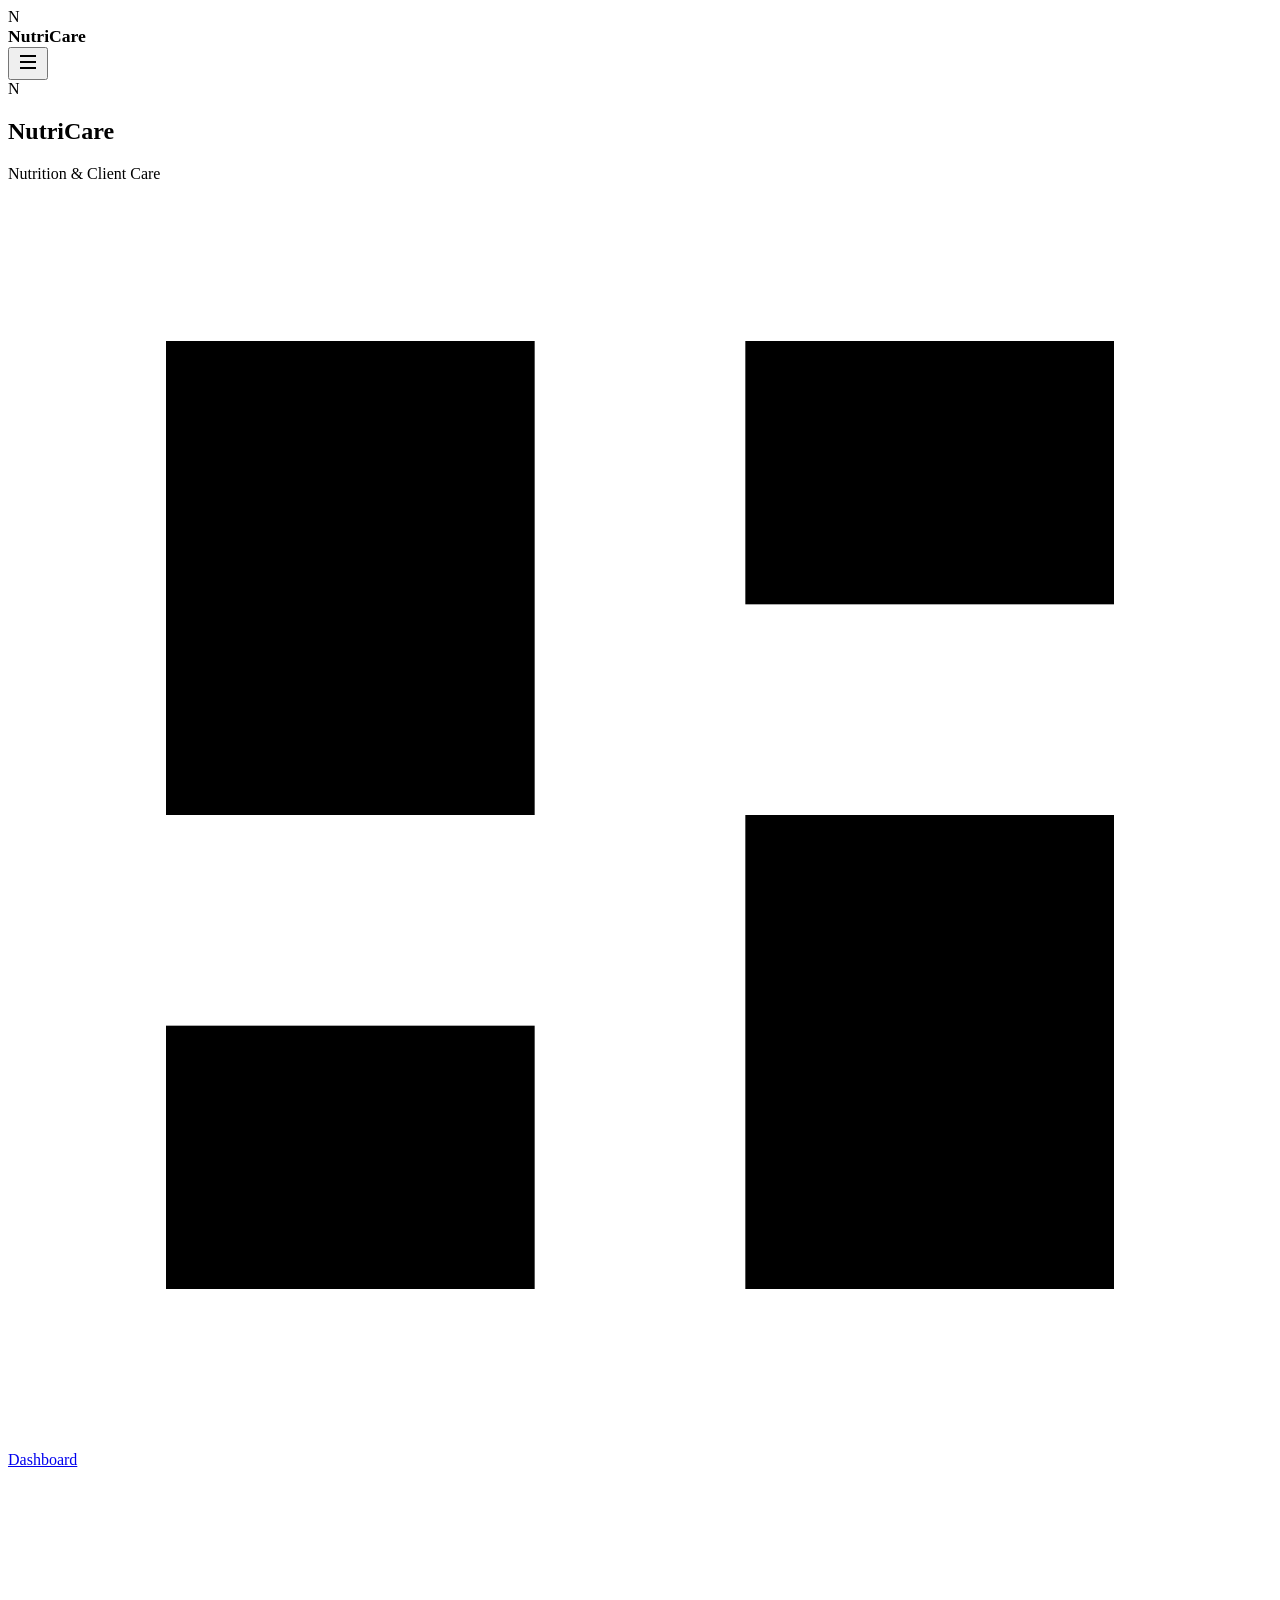
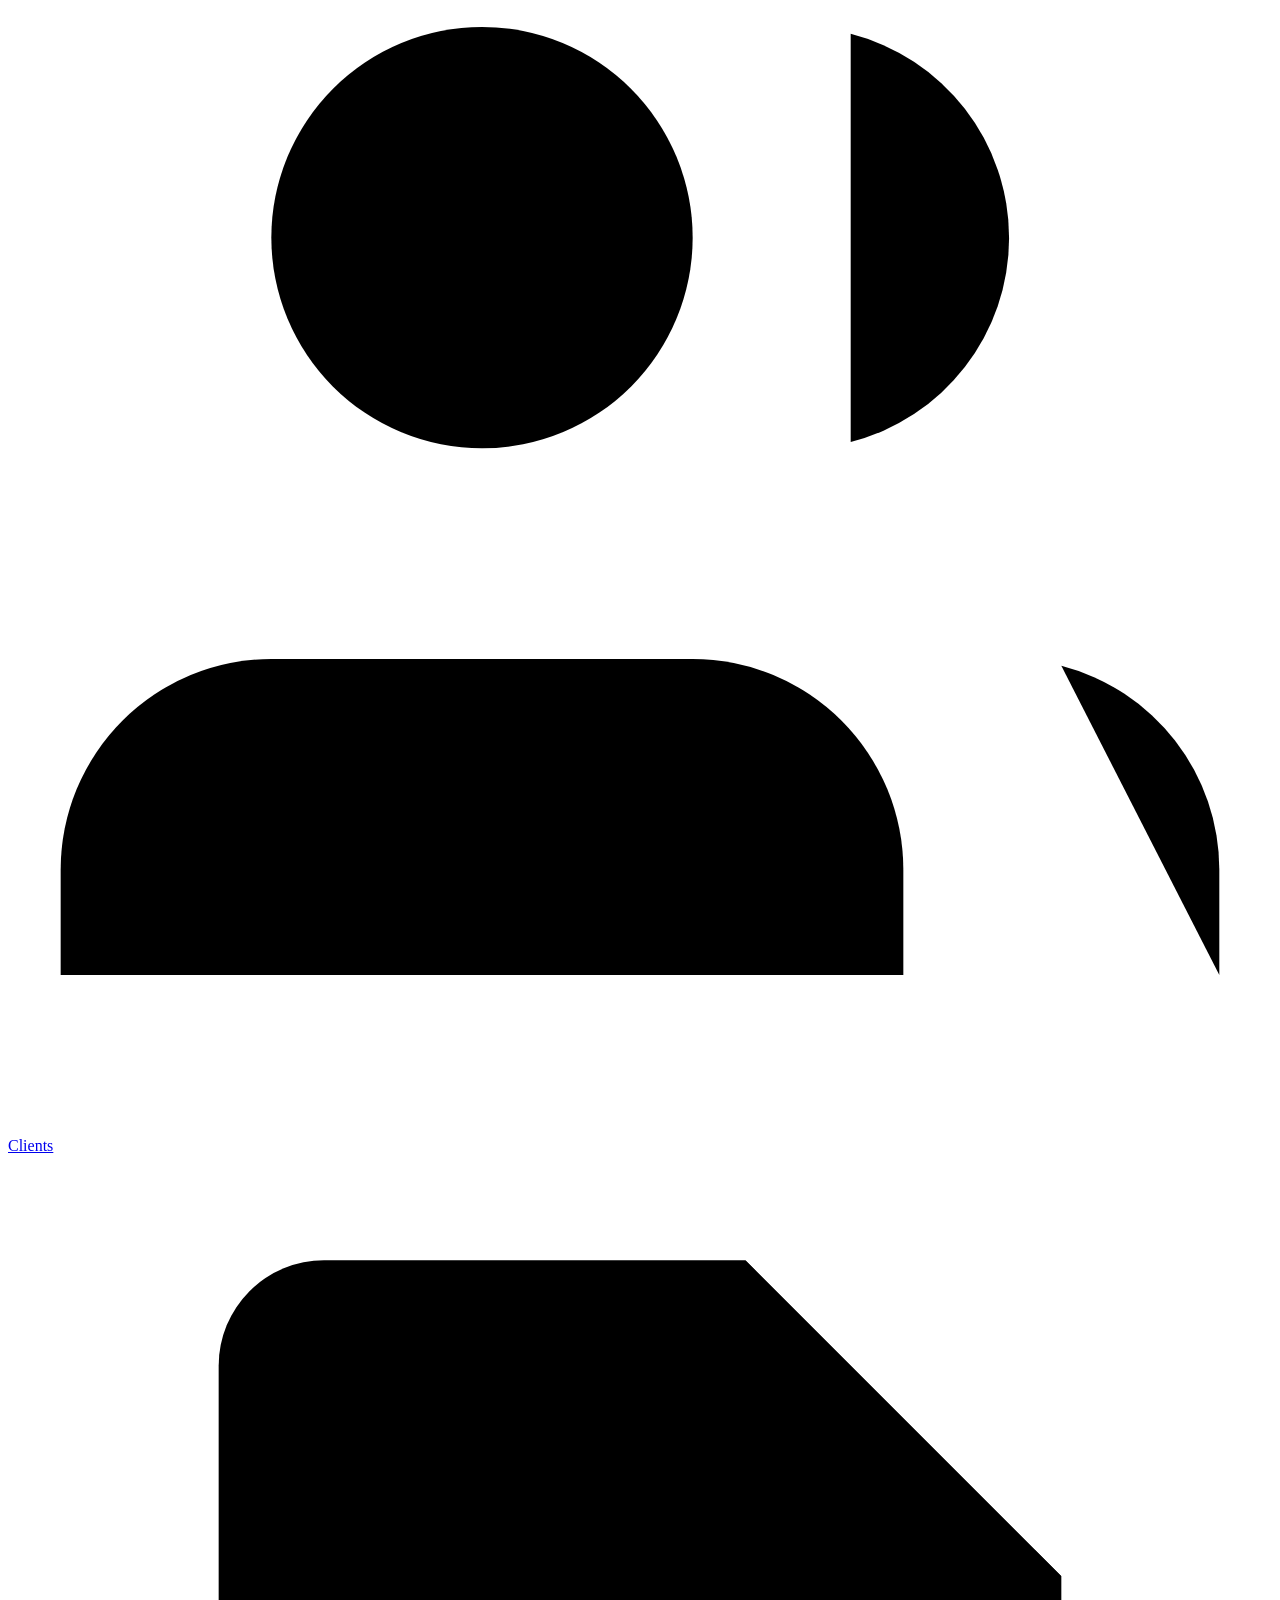
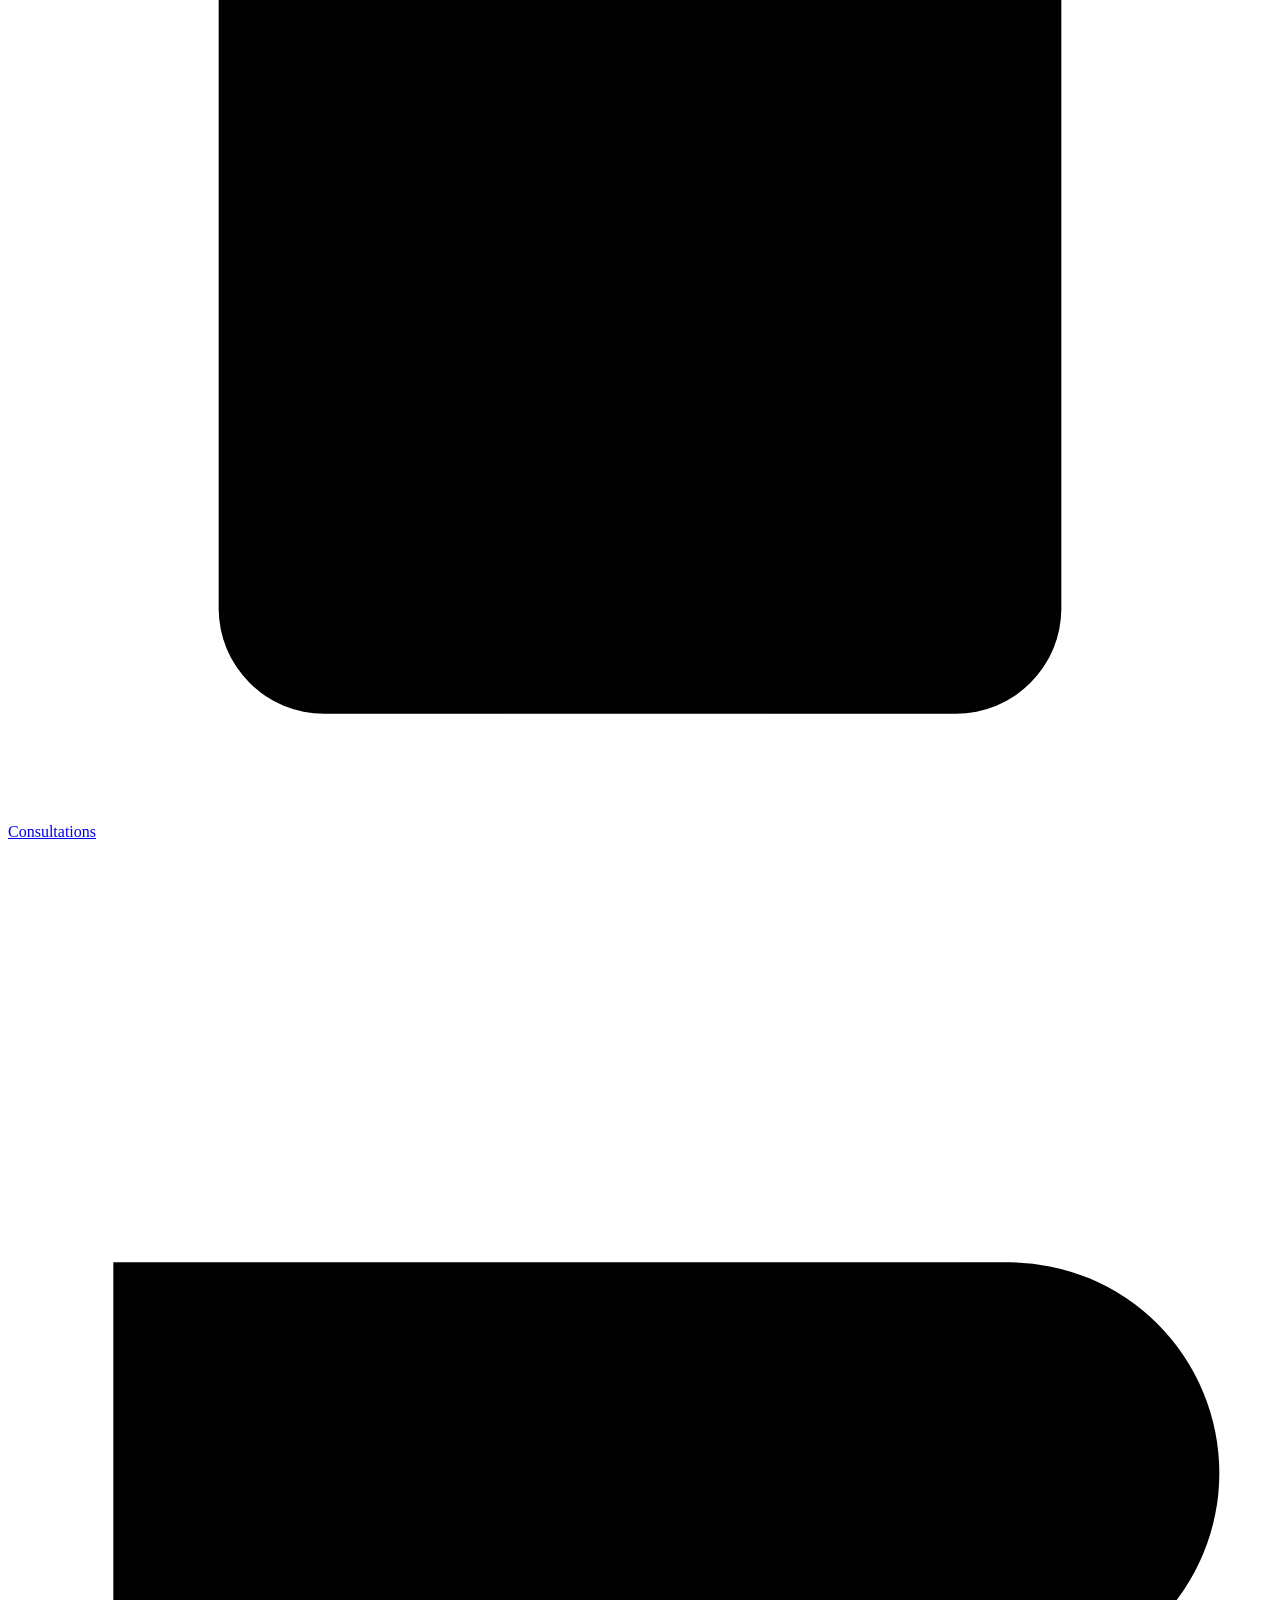
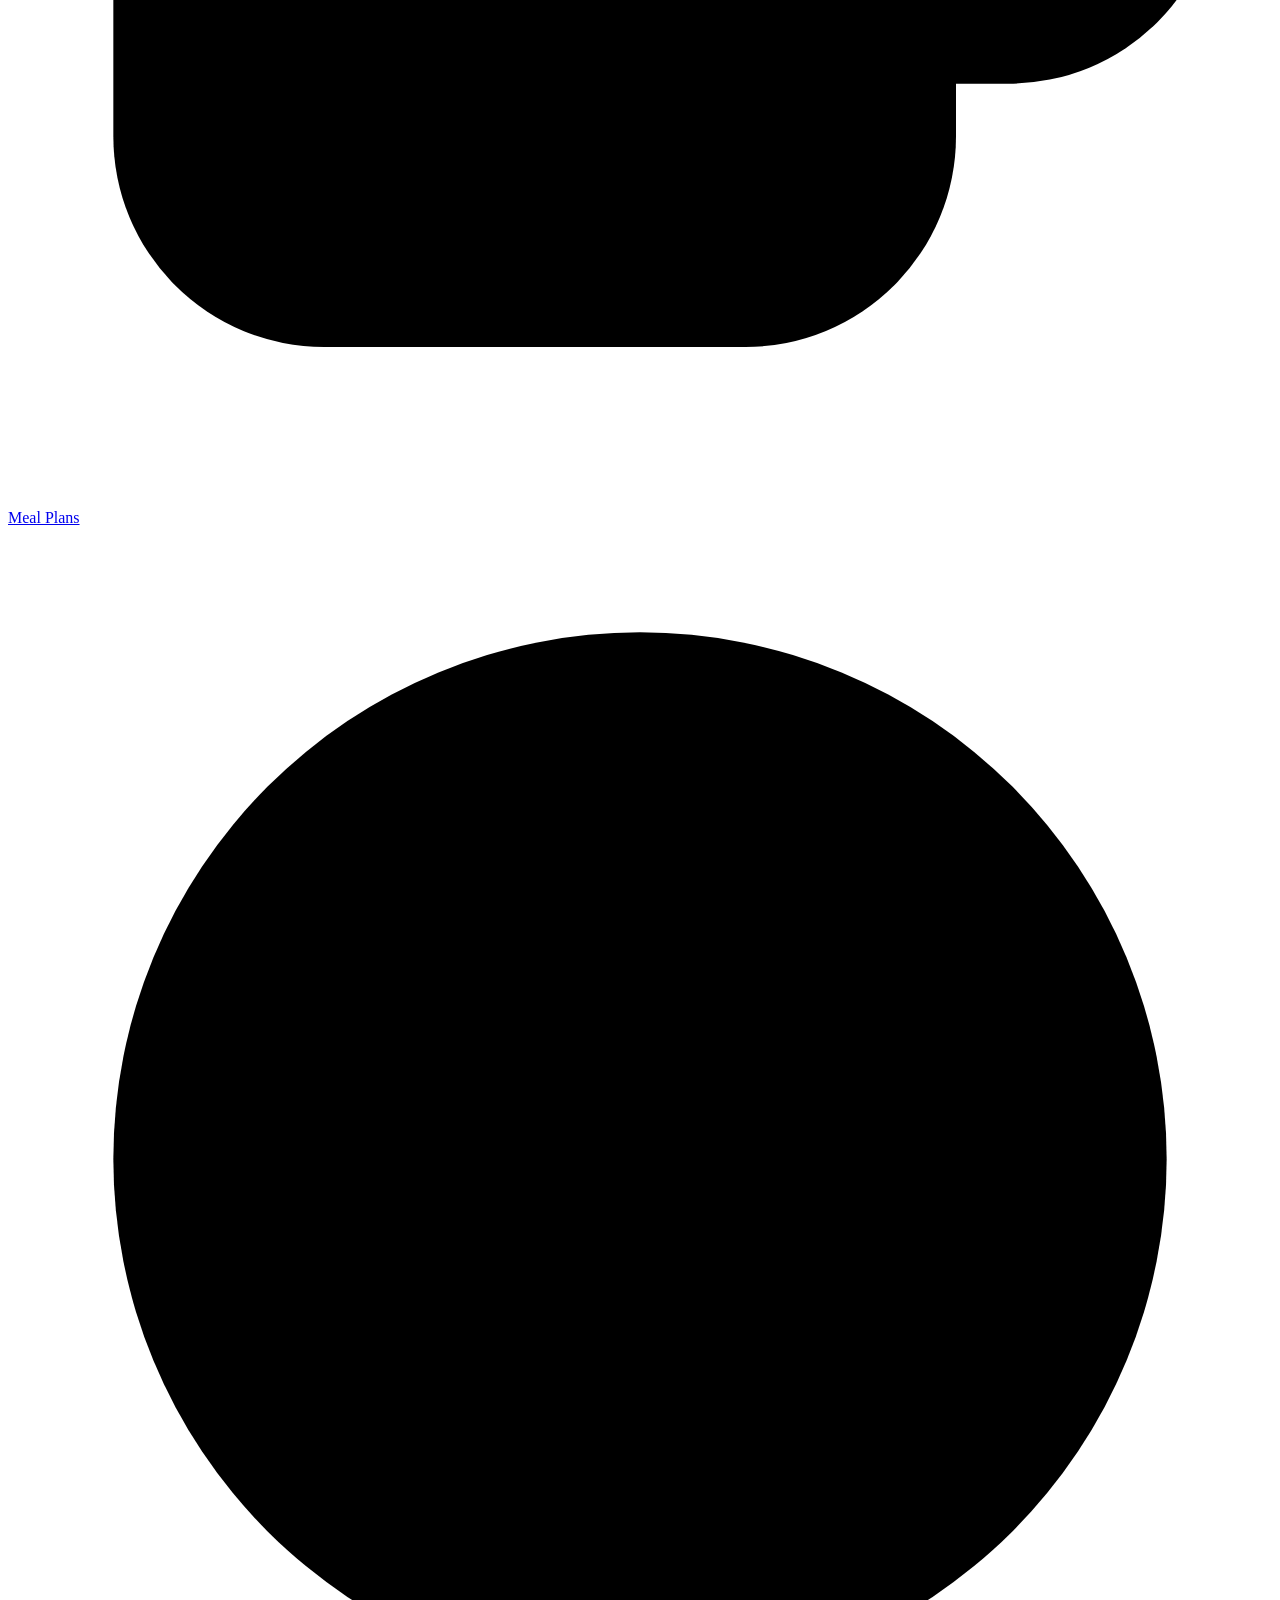
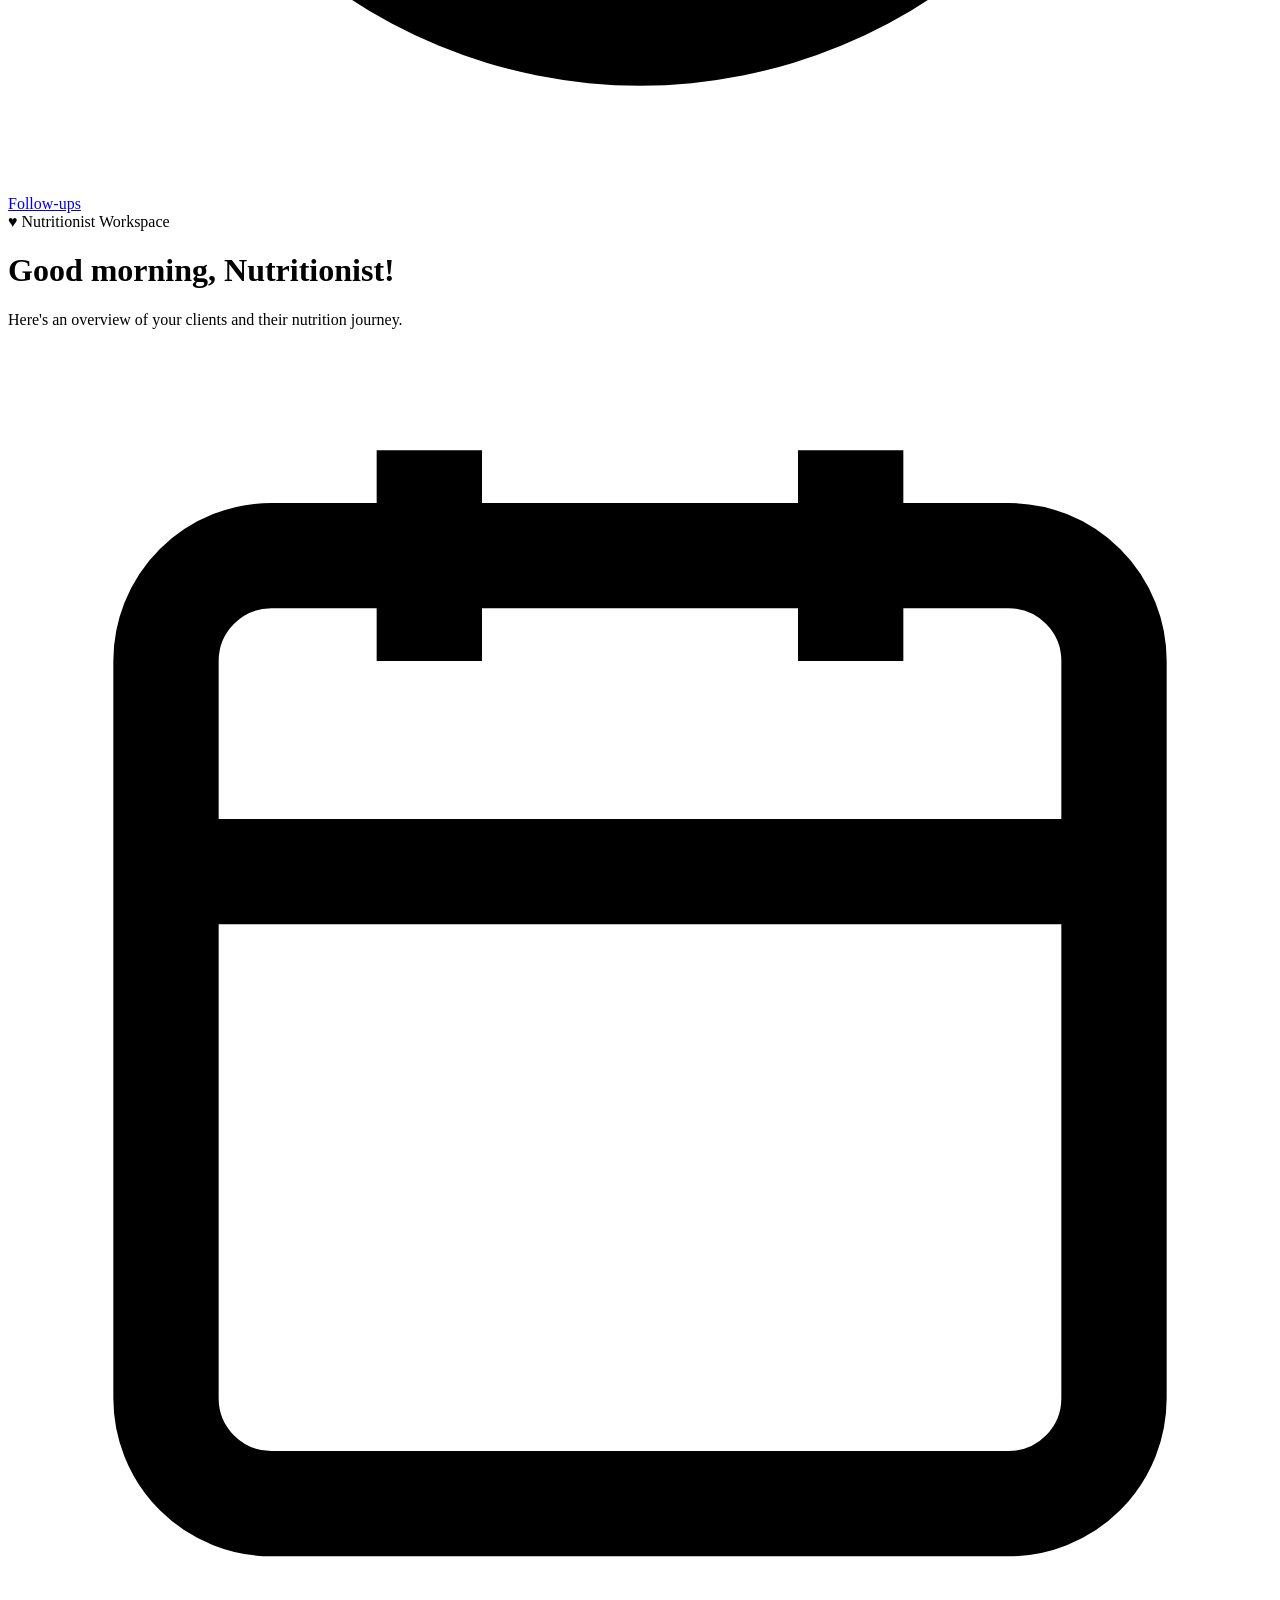
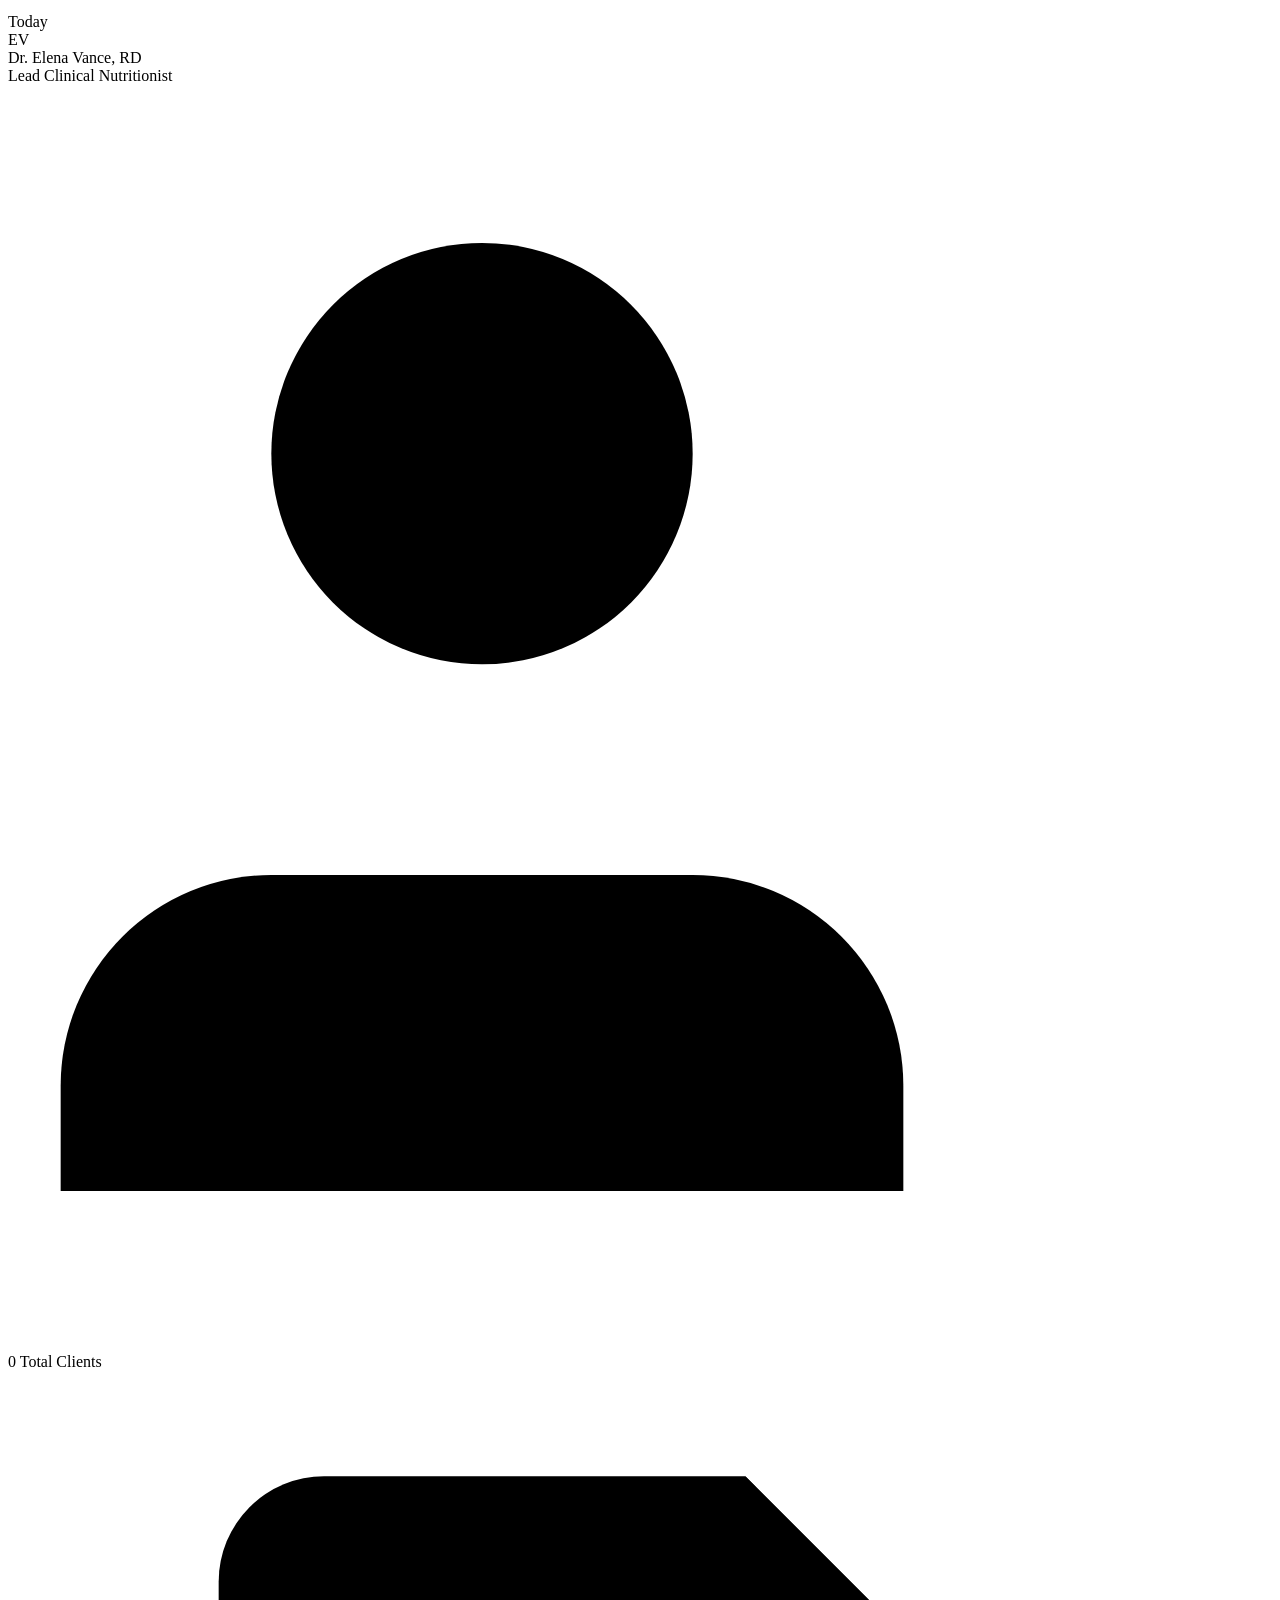
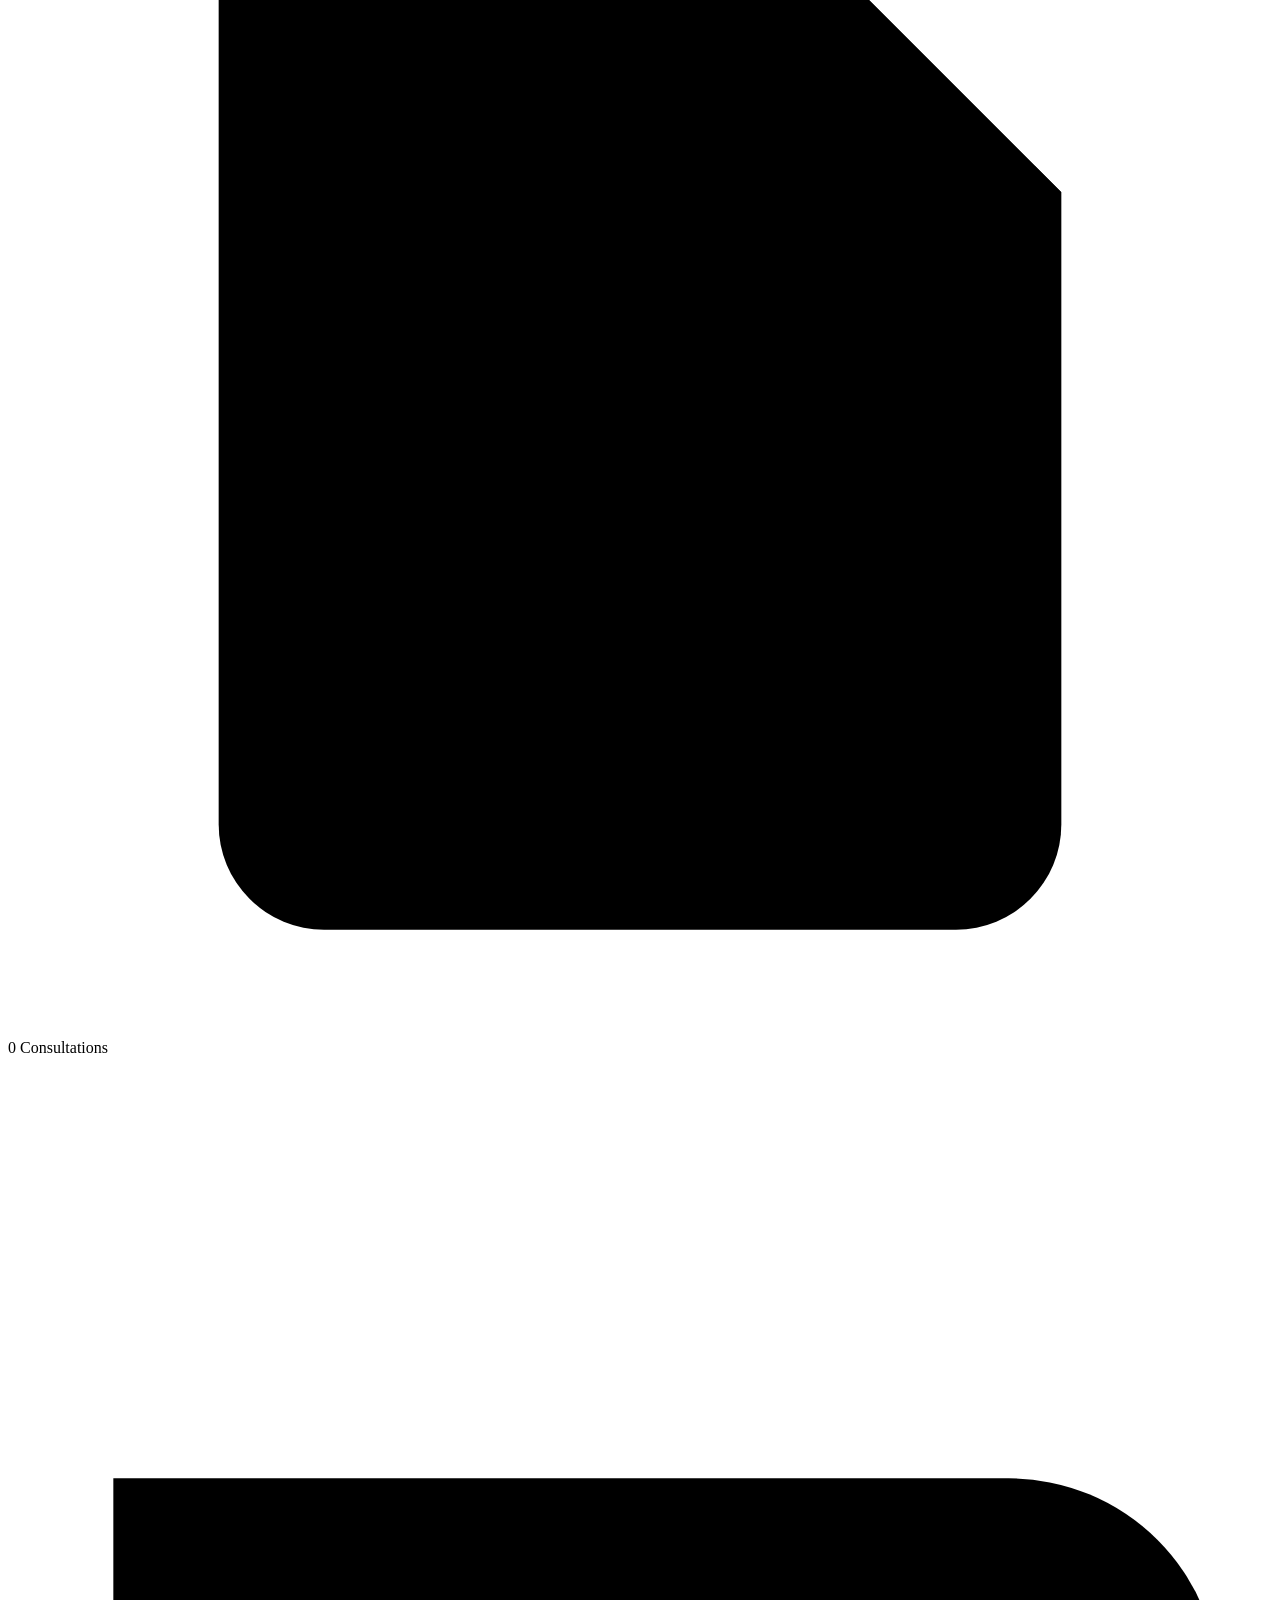
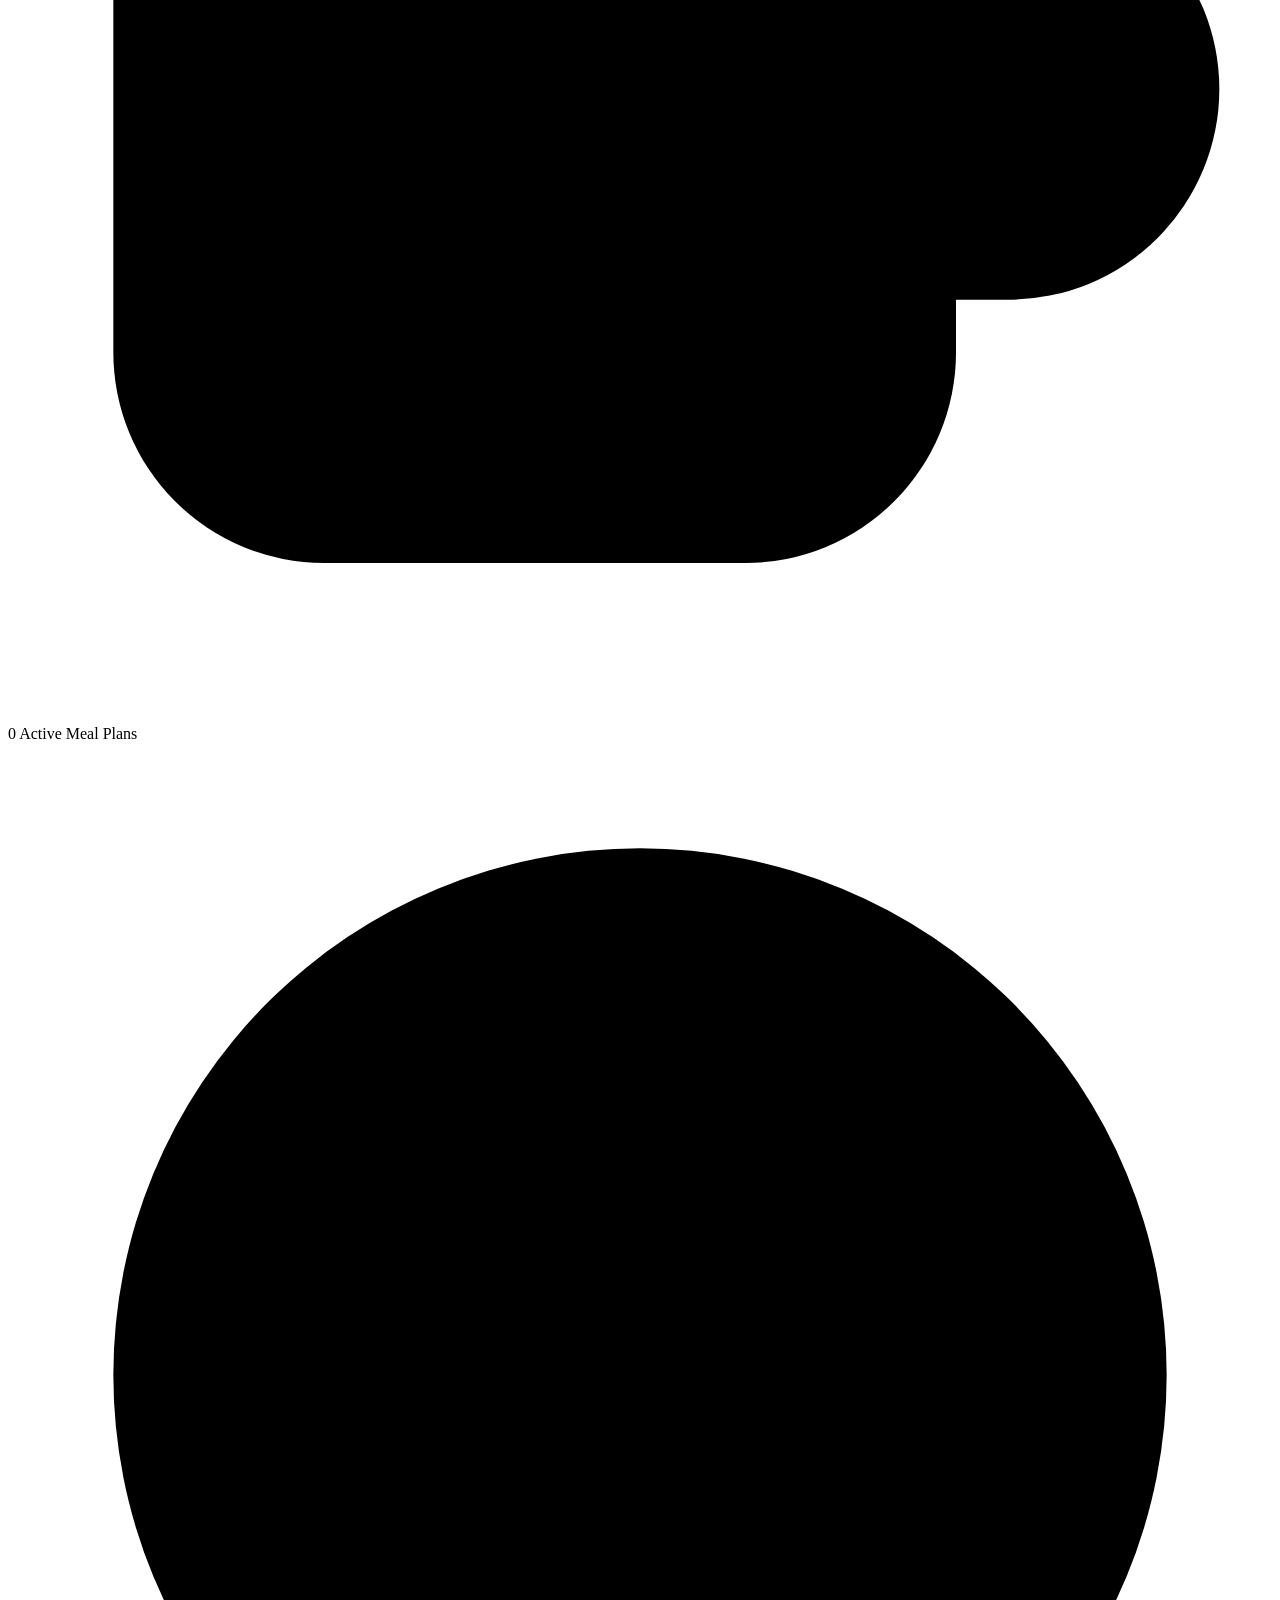
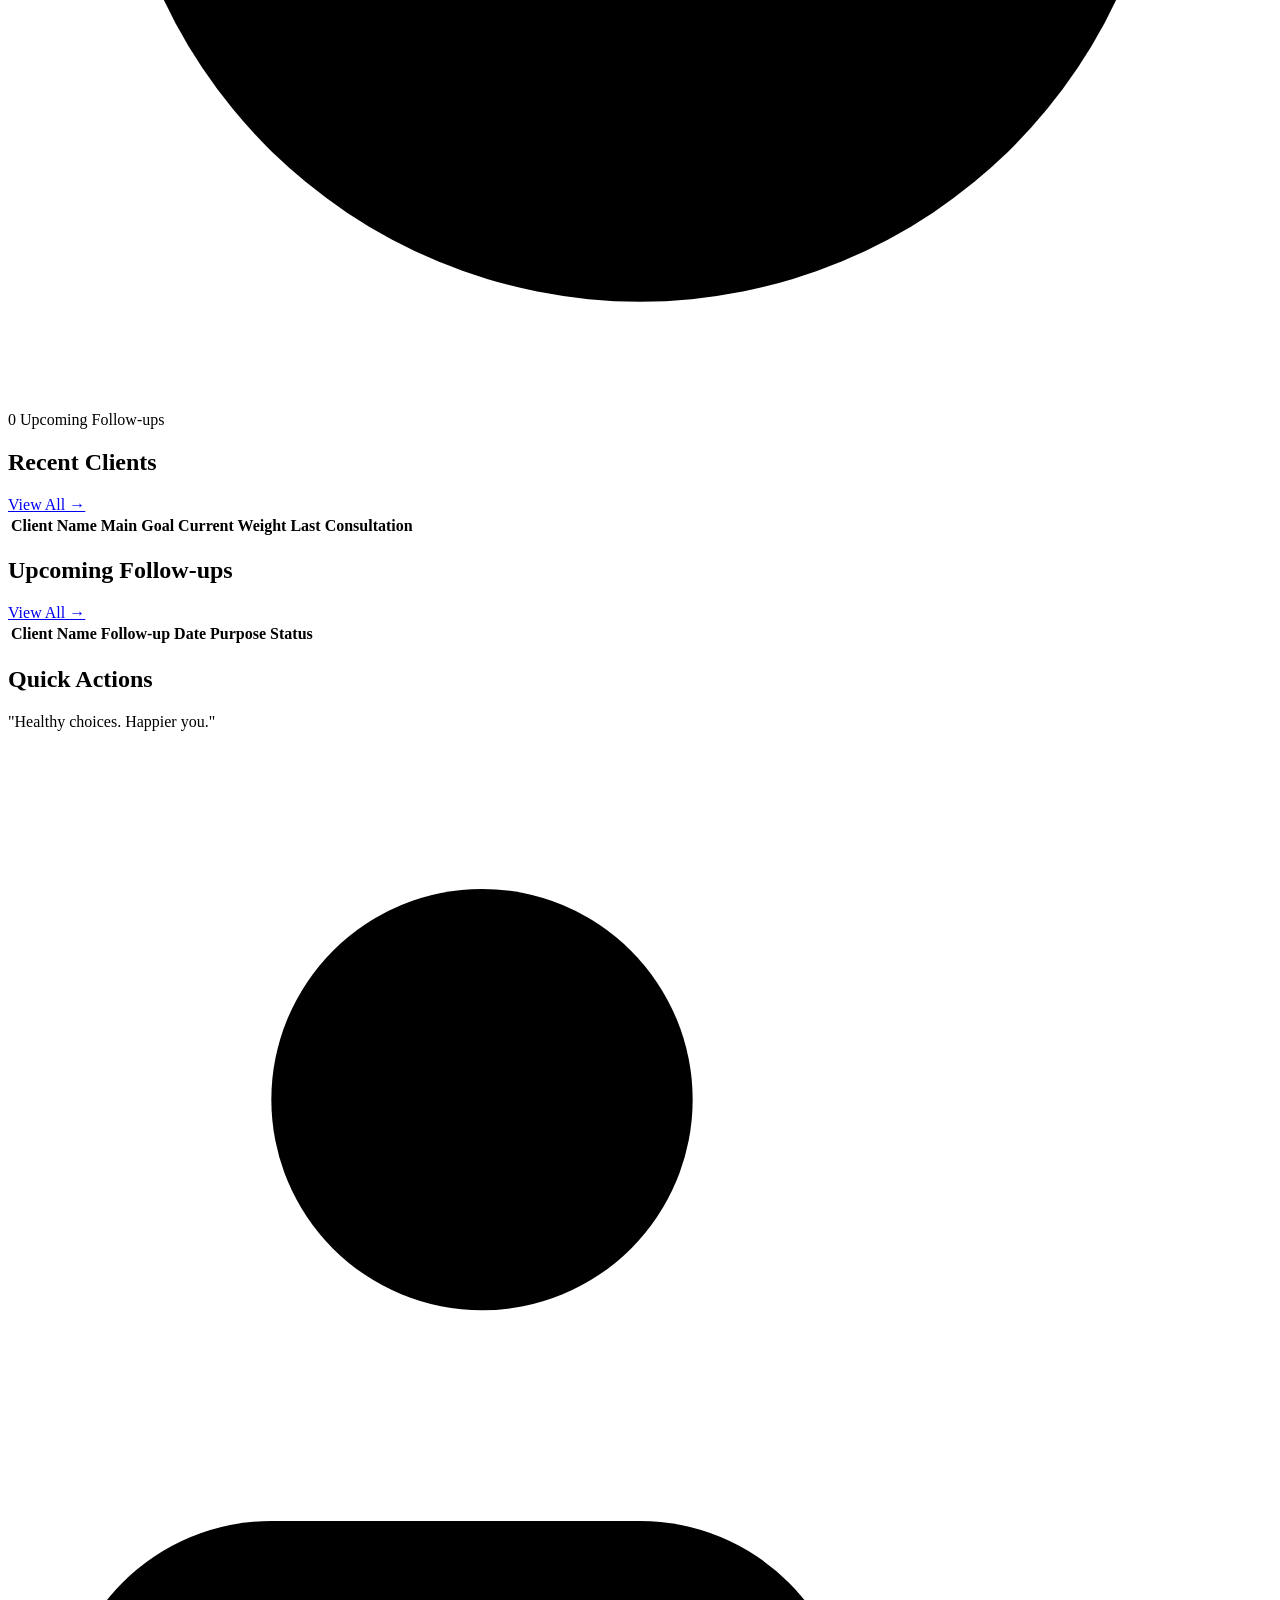
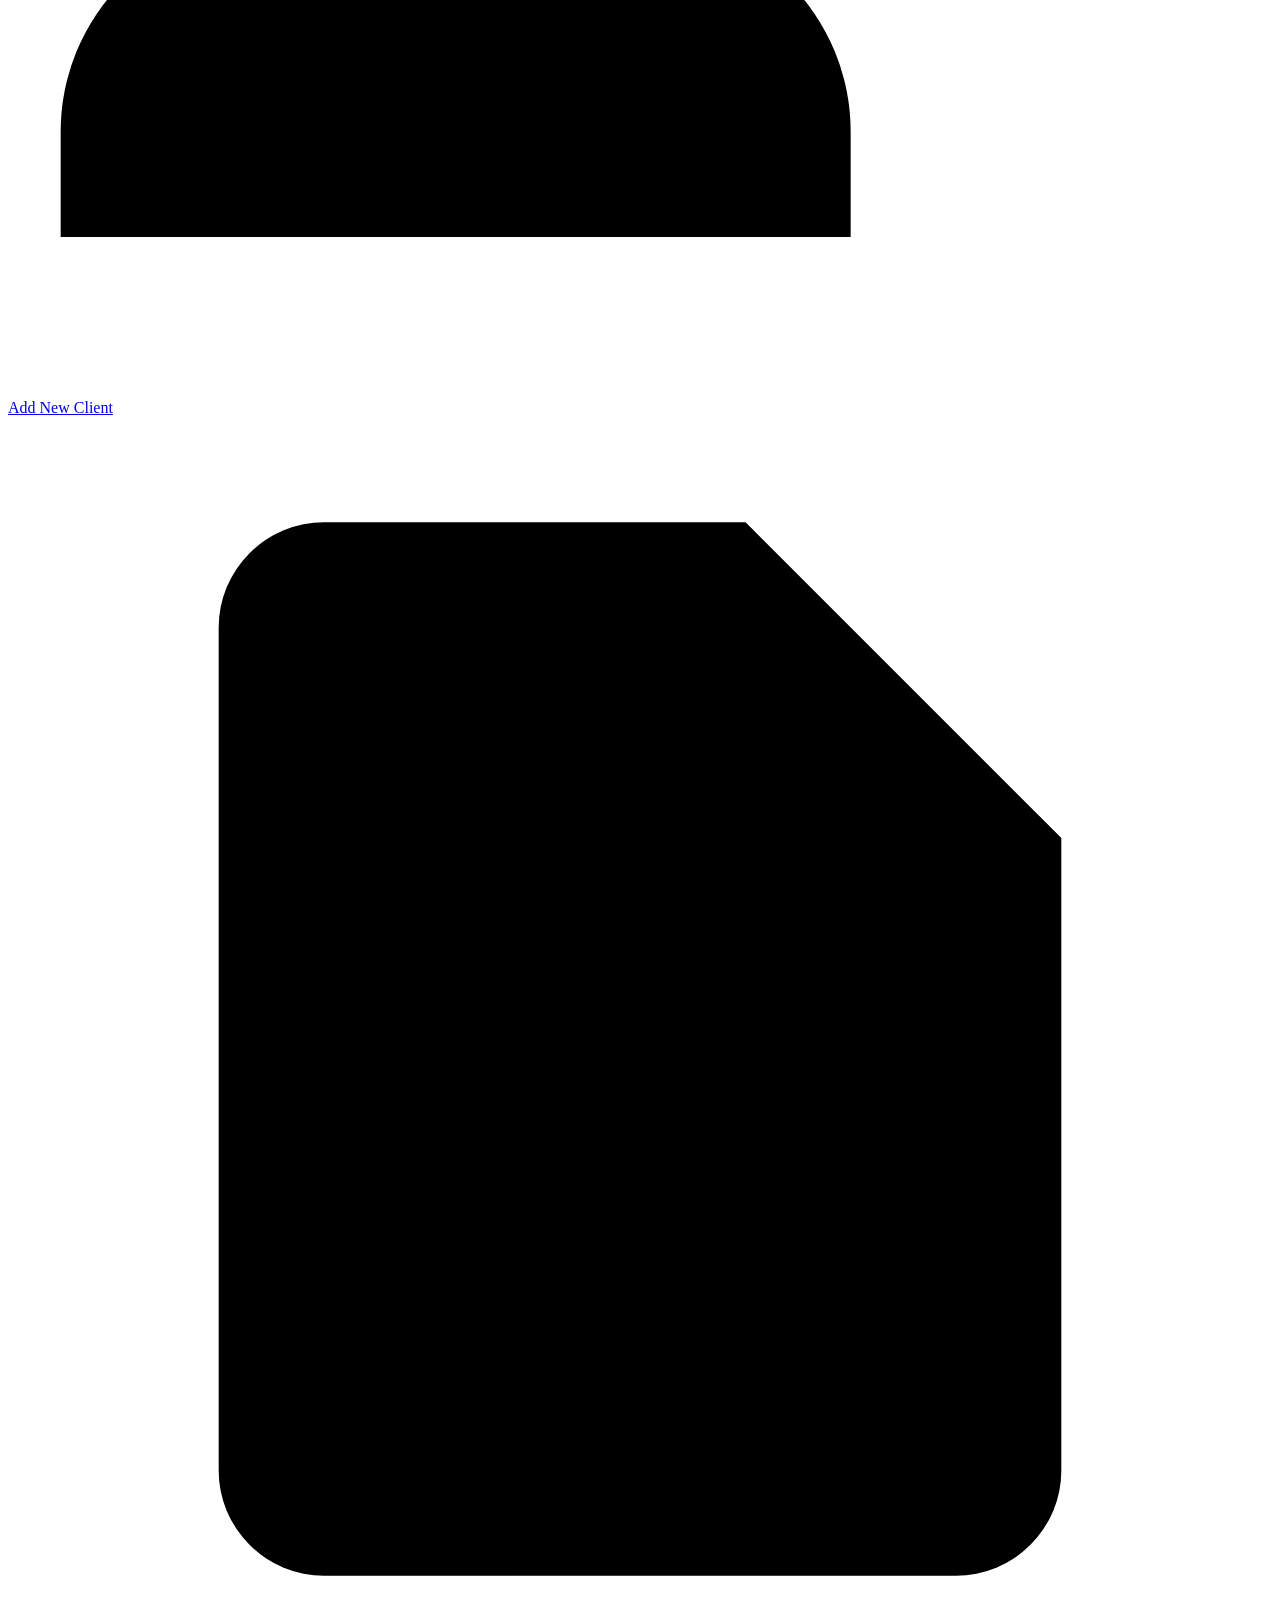
==== index.html @ 55089aff "f" ====
<!DOCTYPE html>
<html lang="en">
<head>
    <meta charset="UTF-8">
    <meta name="viewport" content="width=device-width, initial-scale=1.0">
    <title>NutriCare – Nutritionist Client Management Platform</title>
    <link rel="stylesheet" href="css/style.css">
</head>
<body>

    <!-- Mobile Top Navigation Bar -->
    <header class="mobile-header">
        <div class="brand-wrapper">
            <div class="brand-icon">N</div>
            <div class="brand-text">
                <h1 style="font-size:1.1rem; margin:0;">NutriCare</h1>
            </div>
        </div>
        <button type="button" class="mobile-toggle-btn" id="mobileNavToggle" aria-label="Toggle navigation menu">
            <svg width="24" height="24" viewBox="0 0 24 24" fill="none" stroke="currentColor" stroke-width="2"><path d="M4 6h16M4 12h16M4 18h16"></path></svg>
        </button>
    </header>
    <div class="mobile-backdrop" id="mobileBackdrop"></div>

    <div class="app-container">
        <!-- Dark Charcoal Sidebar -->
        <aside class="sidebar" id="mainSidebar">
            <div class="sidebar-header">
                <div class="brand-wrapper">
                    <div class="brand-icon">N</div>
                    <div class="brand-text">
                        <h1>NutriCare</h1>
                        <div class="brand-subtitle">Nutrition &amp; Client Care</div>
                    </div>
                </div>
            </div>
            
            <div class="sidebar-divider"></div>

            <nav class="sidebar-nav">
                <a href="index.html" class="nav-item active">
                    <svg viewBox="0 0 24 24"><rect x="3" y="3" width="7" height="9"></rect><rect x="14" y="3" width="7" height="5"></rect><rect x="14" y="12" width="7" height="9"></rect><rect x="3" y="16" width="7" height="5"></rect></svg>
                    <span>Dashboard</span>
                </a>
                <a href="clients.html" class="nav-item">
                    <svg viewBox="0 0 24 24"><path d="M17 21v-2a4 4 0 0 0-4-4H5a4 4 0 0 0-4 4v2"></path><circle cx="9" cy="7" r="4"></circle><path d="M23 21v-2a4 4 0 0 0-3-3.87"></path><path d="M16 3.13a4 4 0 0 1 0 7.75"></path></svg>
                    <span>Clients</span>
                </a>
                <a href="consultations.html" class="nav-item">
                    <svg viewBox="0 0 24 24"><path d="M14 2H6a2 2 0 0 0-2 2v16a2 2 0 0 0 2 2h12a2 2 0 0 0 2-2V8z"></path><polyline points="14 2 14 8 20 8"></polyline><line x1="16" y1="13" x2="8" y2="13"></line><line x1="16" y1="17" x2="8" y2="17"></line><polyline points="10 9 9 9 8 9"></polyline></svg>
                    <span>Consultations</span>
                </a>
                <a href="meal-plans.html" class="nav-item">
                    <svg viewBox="0 0 24 24"><path d="M18 8h1a4 4 0 0 1 0 8h-1"></path><path d="M2 8h16v9a4 4 0 0 1-4 4H6a4 4 0 0 1-4-4V8z"></path><line x1="6" y1="1" x2="6" y2="4"></line><line x1="10" y1="1" x2="10" y2="4"></line><line x1="14" y1="1" x2="14" y2="4"></line></svg>
                    <span>Meal Plans</span>
                </a>
                <a href="follow-ups.html" class="nav-item">
                    <svg viewBox="0 0 24 24"><circle cx="12" cy="12" r="10"></circle><polyline points="12 6 12 12 16 14"></polyline></svg>
                    <span>Follow-ups</span>
                </a>
            </nav>

            <div class="sidebar-footer">
                &hearts; Nutritionist Workspace
            </div>
        </aside>

        <!-- Main Content Area -->
        <main class="main-wrapper">
            <div class="content-container">

                <!-- Top Bar -->
                <header class="top-bar">
                    <div class="page-intro">
                        <h1 id="greetingTitle">Good morning, Nutritionist!</h1>
                        <p>Here's an overview of your clients and their nutrition journey.</p>
                    </div>

                    <div class="user-profile-meta">
                        <div class="date-pill">
                            <svg viewBox="0 0 24 24" fill="none" stroke="currentColor" stroke-width="2"><rect x="3" y="4" width="18" height="18" rx="2" ry="2"></rect><line x1="16" y1="2" x2="16" y2="6"></line><line x1="8" y1="2" x2="8" y2="6"></line><line x1="3" y1="10" x2="21" y2="10"></line></svg>
                            <span class="js-current-date">Today</span>
                        </div>
                        <div class="profile-badge">
                            <div class="profile-avatar">EV</div>
                            <div class="profile-info">
                                <div class="profile-name">Dr. Elena Vance, RD</div>
                                <div class="profile-role">Lead Clinical Nutritionist</div>
                            </div>
                        </div>
                    </div>
                </header>

                <!-- Summary Cards (4 Cards) -->
                <section class="stats-grid" aria-label="Key Practice Metrics">
                    <div class="stat-card">
                        <div class="stat-icon">
                            <svg viewBox="0 0 24 24"><path d="M17 21v-2a4 4 0 0 0-4-4H5a4 4 0 0 0-4 4v2"></path><circle cx="9" cy="7" r="4"></circle></svg>
                        </div>
                        <div class="stat-data">
                            <span class="stat-number" id="statTotalClients">0</span>
                            <span class="stat-label">Total Clients</span>
                        </div>
                    </div>

                    <div class="stat-card">
                        <div class="stat-icon">
                            <svg viewBox="0 0 24 24"><path d="M14 2H6a2 2 0 0 0-2 2v16a2 2 0 0 0 2 2h12a2 2 0 0 0 2-2V8z"></path><polyline points="14 2 14 8 20 8"></polyline><line x1="16" y1="13" x2="8" y2="13"></line><line x1="16" y1="17" x2="8" y2="17"></line></svg>
                        </div>
                        <div class="stat-data">
                            <span class="stat-number" id="statConsultations">0</span>
                            <span class="stat-label">Consultations</span>
                        </div>
                    </div>

                    <div class="stat-card">
                        <div class="stat-icon">
                            <svg viewBox="0 0 24 24"><path d="M18 8h1a4 4 0 0 1 0 8h-1"></path><path d="M2 8h16v9a4 4 0 0 1-4 4H6a4 4 0 0 1-4-4V8z"></path></svg>
                        </div>
                        <div class="stat-data">
                            <span class="stat-number" id="statActiveMealPlans">0</span>
                            <span class="stat-label">Active Meal Plans</span>
                        </div>
                    </div>

                    <div class="stat-card">
                        <div class="stat-icon">
                            <svg viewBox="0 0 24 24"><circle cx="12" cy="12" r="10"></circle><polyline points="12 6 12 12 16 14"></polyline></svg>
                        </div>
                        <div class="stat-data">
                            <span class="stat-number" id="statUpcomingFollowups">0</span>
                            <span class="stat-label">Upcoming Follow-ups</span>
                        </div>
                    </div>
                </section>

                <!-- Tables Split Section: Recent Clients & Upcoming Follow-ups -->
                <div class="dashboard-split">
                    <!-- Recent Clients -->
                    <section class="card-section">
                        <div class="card-header">
                            <h2>Recent Clients</h2>
                            <div class="header-action">
                                <a href="clients.html" class="btn btn-secondary btn-sm">View All &rarr;</a>
                            </div>
                        </div>
                        <div class="table-responsive">
                            <table class="data-table">
                                <thead>
                                    <tr>
                                        <th>Client Name</th>
                                        <th>Main Goal</th>
                                        <th>Current Weight</th>
                                        <th>Last Consultation</th>
                                    </tr>
                                </thead>
                                <tbody id="recentClientsBody">
                                    <!-- Populated dynamically via js/script.js -->
                                </tbody>
                            </table>
                        </div>
                    </section>

                    <!-- Upcoming Follow-ups -->
                    <section class="card-section">
                        <div class="card-header">
                            <h2>Upcoming Follow-ups</h2>
                            <div class="header-action">
                                <a href="follow-ups.html" class="btn btn-secondary btn-sm">View All &rarr;</a>
                            </div>
                        </div>
                        <div class="table-responsive">
                            <table class="data-table">
                                <thead>
                                    <tr>
                                        <th>Client Name</th>
                                        <th>Follow-up Date</th>
                                        <th>Purpose</th>
                                        <th>Status</th>
                                    </tr>
                                </thead>
                                <tbody id="upcomingFollowupsBody">
                                    <!-- Populated dynamically via js/script.js -->
                                </tbody>
                            </table>
                        </div>
                    </section>
                </div>

                <!-- Quick Actions Section -->
                <section class="quick-actions-box">
                    <div class="qa-header">
                        <h2>Quick Actions</h2>
                        <span class="qa-tagline">"Healthy choices. Happier you."</span>
                    </div>
                    <div class="quick-actions-grid">
                        <a href="clients.html?action=new" class="quick-action-btn">
                            <svg viewBox="0 0 24 24"><path d="M16 21v-2a4 4 0 0 0-4-4H5a4 4 0 0 0-4 4v2"></path><circle cx="9" cy="7" r="4"></circle><line x1="20" y1="8" x2="20" y2="14"></line><line x1="23" y1="11" x2="17" y2="11"></line></svg>
                            <span>Add New Client</span>
                        </a>

                        <a href="consultations.html?action=new" class="quick-action-btn">
                            <svg viewBox="0 0 24 24"><path d="M14 2H6a2 2 0 0 0-2 2v16a2 2 0 0 0 2 2h12a2 2 0 0 0 2-2V8z"></path><polyline points="14 2 14 8 20 8"></polyline><line x1="12" y1="11" x2="12" y2="17"></line><line x1="9" y1="14" x2="15" y2="14"></line></svg>
                            <span>Add Consultation</span>
                        </a>

                        <a href="meal-plans.html?action=new" class="quick-action-btn">
                            <svg viewBox="0 0 24 24"><path d="M18 8h1a4 4 0 0 1 0 8h-1"></path><path d="M2 8h16v9a4 4 0 0 1-4 4H6a4 4 0 0 1-4-4V8z"></path><line x1="10" y1="12" x2="10" y2="16"></line><line x1="8" y1="14" x2="12" y2="14"></line></svg>
                            <span>Create Meal Plan</span>
                        </a>

                        <a href="follow-ups.html?action=new" class="quick-action-btn">
                            <svg viewBox="0 0 24 24"><circle cx="12" cy="12" r="10"></circle><polyline points="12 6 12 12 16 14"></polyline><line x1="12" y1="8" x2="12" y2="12"></line></svg>
                            <span>Schedule Follow-up</span>
                        </a>
                    </div>
                </section>

            </div>
        </main>
    </div>

    <script src="js/script.js"></script>
</body>
</html>
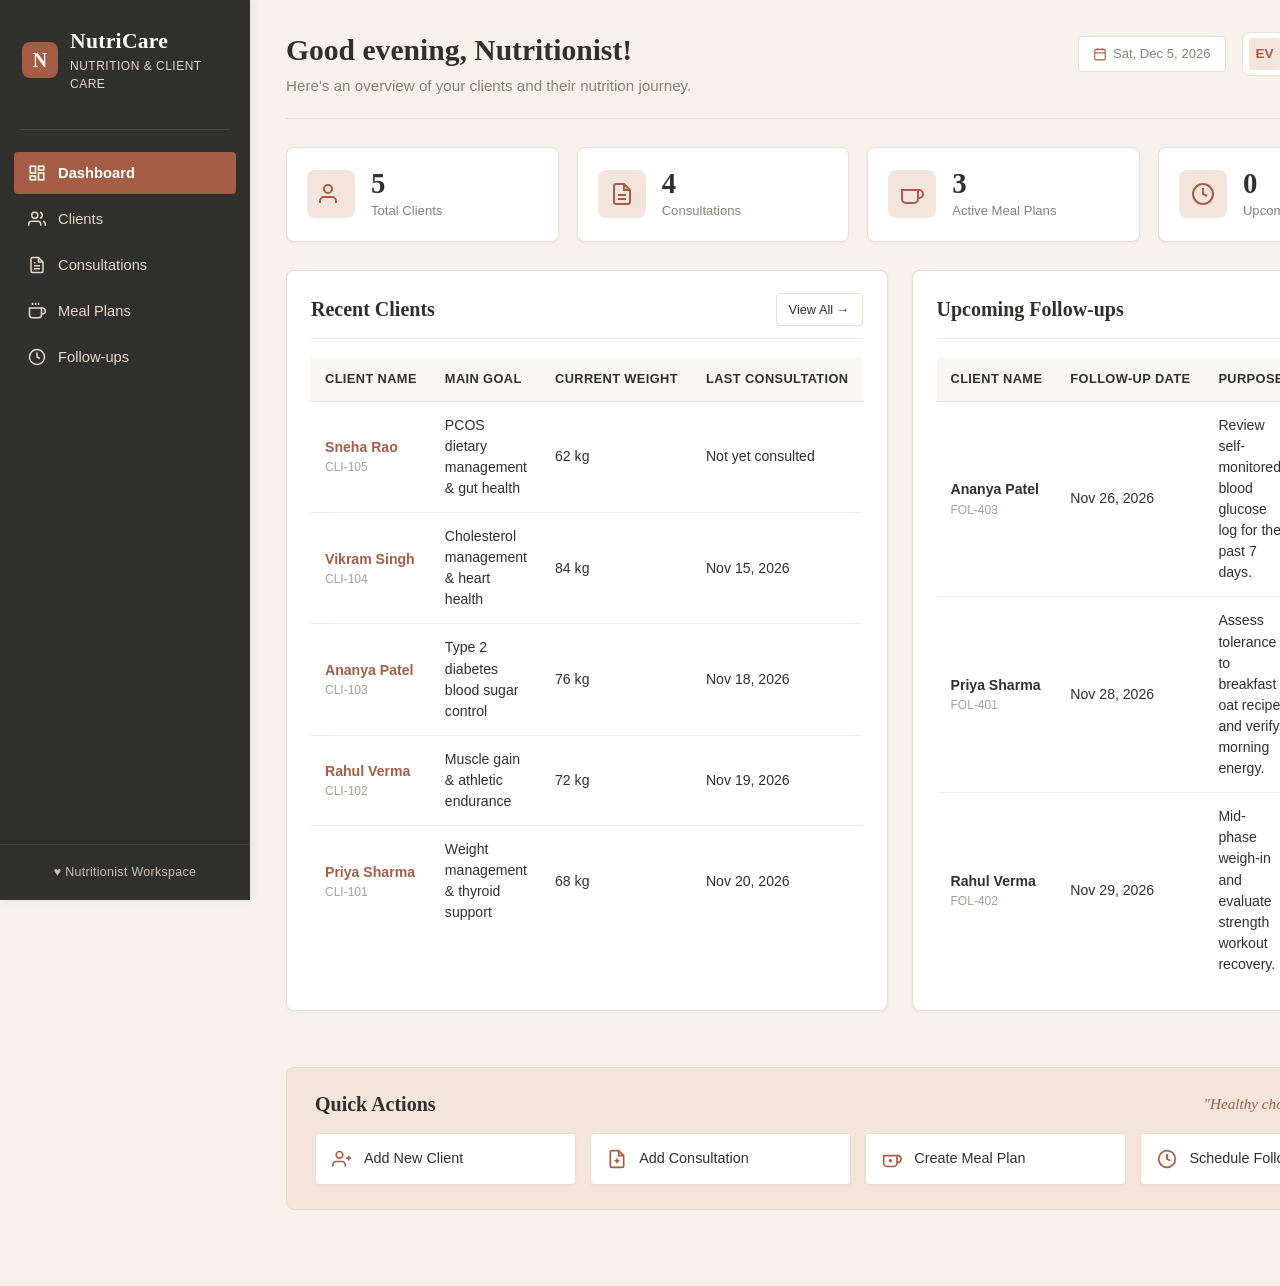
==== commit 573bd47c: "i" ====
--- a/index.html
+++ b/index.html
@@ -4,7 +4,7 @@
     <meta charset="UTF-8">
     <meta name="viewport" content="width=device-width, initial-scale=1.0">
     <title>NutriCare – Nutritionist Client Management Platform</title>
-    <link rel="stylesheet" href="css/style.css">
+    <link rel="stylesheet" href="style.css">
 </head>
 <body>
 
@@ -220,6 +220,6 @@
         </main>
     </div>
 
-    <script src="js/script.js"></script>
+    <script src="script.js"></script>
 </body>
 </html>
--- a/style.css
+++ b/style.css
@@ -0,0 +1,1225 @@
+/* ==========================================================================
+   NUTRICARE – NUTRITIONIST CLIENT MANAGEMENT PLATFORM
+   Main Stylesheet (css/style.css)
+   Design Identity: Warm ivory, Dark charcoal, Terracotta, Peach & Beige
+   ========================================================================== */
+
+:root {
+    /* Color Palette */
+    --bg-main: #F6F1EB;          /* Warm ivory */
+    --sidebar-bg: #30302E;       /* Dark charcoal */
+    --sidebar-text: #E8D9CA;     /* Soft beige */
+    --sidebar-active: #A65D46;   /* Terracotta */
+    --sidebar-hover: #3E3E3B;    /* Charcoal hover */
+    
+    --primary-accent: #A65D46;   /* Terracotta */
+    --primary-hover: #8F4C37;
+    --primary-light: #F3E5DC;   /* Soft peach */
+    --secondary-accent: #C58A70;
+    --beige: #E8D9CA;
+    --white: #FFFFFF;
+    
+    --text-main: #30302E;        /* Dark charcoal */
+    --text-secondary: #8B8178;   /* Muted warm gray */
+    --text-muted: #A89E94;
+    --border-color: #E7DED5;     /* Warm neutral border */
+    --border-light: #F0EAE1;
+    
+    /* Semantic Status Indicators */
+    --status-success: #66816B;   /* Muted sage */
+    --status-success-bg: #EDF3EE;
+    --status-warning: #C28A45;   /* Warm amber */
+    --status-warning-bg: #FAF3E8;
+    --status-danger: #B85C55;    /* Terracotta red */
+    --status-danger-bg: #FBEFEF;
+    --status-info: #788A96;
+    --status-info-bg: #EFF3F5;
+
+    /* Typography */
+    --font-heading: "Georgia", "Times New Roman", serif;
+    --font-body: Arial, -apple-system, BlinkMacSystemFont, "Segoe UI", Roboto, sans-serif;
+    
+    /* Spacing & Radii */
+    --radius-sm: 4px;
+    --radius-md: 8px;
+    --radius-lg: 12px;
+    --shadow-sm: 0 1px 3px rgba(48, 48, 46, 0.05);
+    --shadow-md: 0 4px 12px rgba(48, 48, 46, 0.08);
+    --shadow-lg: 0 10px 25px rgba(48, 48, 46, 0.12);
+    --sidebar-width: 250px;
+}
+
+/* Base Reset & Box Sizing */
+* {
+    box-sizing: border-box;
+    margin: 0;
+    padding: 0;
+}
+
+html, body {
+    height: 100%;
+}
+
+body {
+    font-family: var(--font-body);
+    font-size: 14.5px;
+    line-height: 1.5;
+    color: var(--text-main);
+    background-color: var(--bg-main);
+    -webkit-font-smoothing: antialiased;
+}
+
+/* Headings */
+h1, h2, h3, h4, h5, h6 {
+    font-family: var(--font-heading);
+    color: var(--text-main);
+    font-weight: 600;
+    line-height: 1.25;
+}
+
+h1 { font-size: 1.75rem; }
+h2 { font-size: 1.45rem; }
+h3 { font-size: 1.2rem; }
+h4 { font-size: 1.05rem; }
+
+p {
+    color: var(--text-secondary);
+}
+
+a {
+    color: var(--primary-accent);
+    text-decoration: none;
+    transition: color 0.15s ease;
+}
+
+a:hover {
+    color: var(--primary-hover);
+}
+
+/* Layout Structure */
+.app-container {
+    display: flex;
+    min-height: 100vh;
+}
+
+/* ==========================================================================
+   SIDEBAR
+   ========================================================================== */
+.sidebar {
+    width: var(--sidebar-width);
+    background-color: var(--sidebar-bg);
+    color: var(--sidebar-text);
+    display: flex;
+    flex-direction: column;
+    position: fixed;
+    top: 0;
+    left: 0;
+    bottom: 0;
+    z-index: 100;
+    box-shadow: 2px 0 8px rgba(0, 0, 0, 0.08);
+    transition: transform 0.25s ease;
+}
+
+.sidebar-header {
+    padding: 28px 22px 20px 22px;
+}
+
+.brand-wrapper {
+    display: flex;
+    align-items: center;
+    gap: 12px;
+}
+
+.brand-icon {
+    width: 36px;
+    height: 36px;
+    border-radius: var(--radius-md);
+    background: var(--primary-accent);
+    color: var(--white);
+    display: flex;
+    align-items: center;
+    justify-content: center;
+    font-family: var(--font-heading);
+    font-size: 1.25rem;
+    font-weight: bold;
+    flex-shrink: 0;
+}
+
+.brand-text h1 {
+    font-size: 1.35rem;
+    color: var(--white);
+    letter-spacing: 0.3px;
+    margin-bottom: 2px;
+}
+
+.brand-subtitle {
+    font-size: 0.75rem;
+    color: var(--beige);
+    letter-spacing: 0.5px;
+    text-transform: uppercase;
+}
+
+.sidebar-divider {
+    height: 1px;
+    background-color: rgba(232, 217, 202, 0.12);
+    margin: 16px 20px 10px 20px;
+}
+
+.sidebar-nav {
+    flex: 1;
+    padding: 12px 14px;
+    display: flex;
+    flex-direction: column;
+    gap: 4px;
+}
+
+.nav-item {
+    display: flex;
+    align-items: center;
+    gap: 12px;
+    padding: 10px 14px;
+    border-radius: var(--radius-sm);
+    color: var(--sidebar-text);
+    font-size: 0.92rem;
+    font-weight: 500;
+    text-decoration: none;
+    transition: all 0.15s ease;
+}
+
+.nav-item svg {
+    width: 18px;
+    height: 18px;
+    stroke: currentColor;
+    stroke-width: 2;
+    fill: none;
+    flex-shrink: 0;
+}
+
+.nav-item:hover {
+    background-color: var(--sidebar-hover);
+    color: var(--white);
+}
+
+.nav-item.active {
+    background-color: var(--sidebar-active);
+    color: var(--white);
+    font-weight: 600;
+}
+
+.sidebar-footer {
+    padding: 18px 20px;
+    border-top: 1px solid rgba(232, 217, 202, 0.1);
+    font-size: 0.78rem;
+    color: var(--beige);
+    opacity: 0.85;
+    text-align: center;
+    letter-spacing: 0.3px;
+}
+
+/* Mobile Header & Backdrop */
+.mobile-header {
+    display: none;
+    background-color: var(--sidebar-bg);
+    color: var(--white);
+    padding: 14px 20px;
+    align-items: center;
+    justify-content: space-between;
+    position: sticky;
+    top: 0;
+    z-index: 110;
+}
+
+.mobile-toggle-btn {
+    background: none;
+    border: none;
+    color: var(--white);
+    cursor: pointer;
+    padding: 4px;
+    display: flex;
+    align-items: center;
+}
+
+.mobile-backdrop {
+    display: none;
+    position: fixed;
+    top: 0;
+    left: 0;
+    right: 0;
+    bottom: 0;
+    background: rgba(48, 48, 46, 0.6);
+    z-index: 90;
+}
+
+/* ==========================================================================
+   MAIN CONTENT AREA
+   ========================================================================== */
+.main-wrapper {
+    margin-left: var(--sidebar-width);
+    flex: 1;
+    display: flex;
+    flex-direction: column;
+    min-height: 100vh;
+    background-color: var(--bg-main);
+}
+
+.content-container {
+    padding: 32px 36px 48px 36px;
+    max-width: 1280px;
+    width: 100%;
+    margin: 0 auto;
+}
+
+/* Top Navigation / Header Bar */
+.top-bar {
+    display: flex;
+    align-items: flex-start;
+    justify-content: space-between;
+    margin-bottom: 28px;
+    padding-bottom: 20px;
+    border-bottom: 1px solid var(--border-color);
+}
+
+.page-intro h1 {
+    font-size: 1.85rem;
+    margin-bottom: 6px;
+    color: var(--text-main);
+}
+
+.page-intro p {
+    font-size: 0.95rem;
+    color: var(--text-secondary);
+}
+
+.user-profile-meta {
+    display: flex;
+    align-items: center;
+    gap: 16px;
+}
+
+.date-pill {
+    background-color: var(--white);
+    border: 1px solid var(--border-color);
+    padding: 7px 14px;
+    border-radius: var(--radius-sm);
+    font-size: 0.82rem;
+    color: var(--text-secondary);
+    display: flex;
+    align-items: center;
+    gap: 6px;
+}
+
+.date-pill svg {
+    width: 14px;
+    height: 14px;
+    stroke: var(--primary-accent);
+}
+
+.profile-badge {
+    display: flex;
+    align-items: center;
+    gap: 10px;
+    background-color: var(--white);
+    border: 1px solid var(--border-color);
+    padding: 5px 12px 5px 6px;
+    border-radius: var(--radius-md);
+}
+
+.profile-avatar {
+    width: 32px;
+    height: 32px;
+    border-radius: var(--radius-sm);
+    background-color: var(--primary-light);
+    color: var(--primary-accent);
+    display: flex;
+    align-items: center;
+    justify-content: center;
+    font-weight: 600;
+    font-size: 0.85rem;
+}
+
+.profile-info {
+    line-height: 1.2;
+}
+
+.profile-name {
+    font-size: 0.84rem;
+    font-weight: 600;
+    color: var(--text-main);
+}
+
+.profile-role {
+    font-size: 0.72rem;
+    color: var(--text-secondary);
+}
+
+/* ==========================================================================
+   SUMMARY STATS CARDS
+   ========================================================================== */
+.stats-grid {
+    display: grid;
+    grid-template-columns: repeat(4, 1fr);
+    gap: 18px;
+    margin-bottom: 28px;
+}
+
+.stats-grid.cols-3 {
+    grid-template-columns: repeat(3, 1fr);
+}
+
+.stat-card {
+    background-color: var(--white);
+    border: 1px solid var(--border-color);
+    border-radius: var(--radius-md);
+    padding: 20px;
+    display: flex;
+    align-items: center;
+    gap: 16px;
+    box-shadow: var(--shadow-sm);
+    transition: transform 0.15s ease, box-shadow 0.15s ease;
+}
+
+.stat-card:hover {
+    transform: translateY(-1px);
+    box-shadow: var(--shadow-md);
+}
+
+.stat-icon {
+    width: 48px;
+    height: 48px;
+    border-radius: var(--radius-md);
+    background-color: var(--primary-light);
+    display: flex;
+    align-items: center;
+    justify-content: center;
+    flex-shrink: 0;
+}
+
+.stat-icon svg {
+    width: 24px;
+    height: 24px;
+    stroke: var(--primary-accent);
+    stroke-width: 2;
+    fill: none;
+}
+
+.stat-data {
+    display: flex;
+    flex-direction: column;
+}
+
+.stat-number {
+    font-family: var(--font-heading);
+    font-size: 1.8rem;
+    font-weight: 600;
+    color: var(--text-main);
+    line-height: 1.1;
+    margin-bottom: 2px;
+}
+
+.stat-label {
+    font-size: 0.82rem;
+    color: var(--text-secondary);
+    font-weight: 500;
+}
+
+/* ==========================================================================
+   CONTENT CARDS & PANELS
+   ========================================================================== */
+.card-section {
+    background-color: var(--white);
+    border: 1px solid var(--border-color);
+    border-radius: var(--radius-md);
+    padding: 22px 24px;
+    margin-bottom: 28px;
+    box-shadow: var(--shadow-sm);
+}
+
+.card-header {
+    display: flex;
+    align-items: center;
+    justify-content: space-between;
+    margin-bottom: 18px;
+    padding-bottom: 12px;
+    border-bottom: 1px solid var(--border-light);
+}
+
+.card-header h2 {
+    font-size: 1.25rem;
+    color: var(--text-main);
+}
+
+.card-header .header-action {
+    display: flex;
+    align-items: center;
+    gap: 10px;
+}
+
+.dashboard-split {
+    display: grid;
+    grid-template-columns: 1fr 1fr;
+    gap: 24px;
+    margin-bottom: 28px;
+}
+
+/* ==========================================================================
+   BUTTONS & CONTROLS
+   ========================================================================== */
+.btn {
+    display: inline-flex;
+    align-items: center;
+    justify-content: center;
+    gap: 8px;
+    padding: 9px 18px;
+    border-radius: var(--radius-sm);
+    font-size: 0.88rem;
+    font-weight: 500;
+    cursor: pointer;
+    border: 1px solid transparent;
+    transition: all 0.15s ease;
+    font-family: var(--font-body);
+    white-space: nowrap;
+}
+
+.btn svg {
+    width: 16px;
+    height: 16px;
+    stroke: currentColor;
+    stroke-width: 2;
+    fill: none;
+}
+
+.btn-primary {
+    background-color: var(--primary-accent);
+    color: var(--white);
+    border-color: var(--primary-accent);
+}
+
+.btn-primary:hover {
+    background-color: var(--primary-hover);
+    border-color: var(--primary-hover);
+    color: var(--white);
+}
+
+.btn-secondary {
+    background-color: var(--white);
+    color: var(--text-main);
+    border-color: var(--border-color);
+}
+
+.btn-secondary:hover {
+    background-color: var(--bg-main);
+    border-color: var(--secondary-accent);
+}
+
+.btn-peach {
+    background-color: var(--primary-light);
+    color: var(--primary-accent);
+    border-color: var(--beige);
+}
+
+.btn-peach:hover {
+    background-color: var(--beige);
+}
+
+.btn-danger {
+    background-color: var(--status-danger-bg);
+    color: var(--status-danger);
+    border-color: #F0CAC7;
+}
+
+.btn-danger:hover {
+    background-color: var(--status-danger);
+    color: var(--white);
+}
+
+.btn-sm {
+    padding: 6px 12px;
+    font-size: 0.8rem;
+}
+
+.btn-icon {
+    padding: 6px 8px;
+    border-radius: var(--radius-sm);
+}
+
+/* ==========================================================================
+   TABLES
+   ========================================================================== */
+.table-responsive {
+    width: 100%;
+    overflow-x: auto;
+    -webkit-overflow-scrolling: touch;
+}
+
+.data-table {
+    width: 100%;
+    border-collapse: collapse;
+    text-align: left;
+    font-size: 0.88rem;
+}
+
+.data-table thead th {
+    background-color: #FAF6F2;
+    color: var(--text-main);
+    font-weight: 600;
+    font-size: 0.8rem;
+    text-transform: uppercase;
+    letter-spacing: 0.4px;
+    padding: 12px 14px;
+    border-bottom: 1px solid var(--border-color);
+    white-space: nowrap;
+}
+
+.data-table tbody td {
+    padding: 13px 14px;
+    border-bottom: 1px solid var(--border-light);
+    color: var(--text-main);
+    vertical-align: middle;
+}
+
+.data-table tbody tr:last-child td {
+    border-bottom: none;
+}
+
+.data-table tbody tr:hover {
+    background-color: #FDFBF8;
+}
+
+.table-actions {
+    display: flex;
+    align-items: center;
+    gap: 6px;
+    flex-wrap: nowrap;
+}
+
+/* Empty State in Tables */
+.empty-state {
+    padding: 36px 16px;
+    text-align: center;
+    color: var(--text-secondary);
+}
+
+.empty-state-icon {
+    width: 44px;
+    height: 44px;
+    margin: 0 auto 10px auto;
+    border-radius: 50%;
+    background-color: var(--primary-light);
+    display: flex;
+    align-items: center;
+    justify-content: center;
+}
+
+.empty-state-icon svg {
+    width: 22px;
+    height: 22px;
+    stroke: var(--primary-accent);
+}
+
+.empty-state p {
+    font-size: 0.88rem;
+}
+
+/* Status Badges */
+.status-badge {
+    display: inline-flex;
+    align-items: center;
+    gap: 5px;
+    padding: 4px 9px;
+    border-radius: 12px;
+    font-size: 0.76rem;
+    font-weight: 600;
+    text-transform: capitalize;
+    letter-spacing: 0.2px;
+    white-space: nowrap;
+}
+
+.status-badge::before {
+    content: "";
+    display: inline-block;
+    width: 6px;
+    height: 6px;
+    border-radius: 50%;
+}
+
+.status-badge.status-active,
+.status-badge.status-completed {
+    background-color: var(--status-success-bg);
+    color: var(--status-success);
+}
+.status-badge.status-active::before,
+.status-badge.status-completed::before {
+    background-color: var(--status-success);
+}
+
+.status-badge.status-upcoming,
+.status-badge.status-scheduled {
+    background-color: var(--status-warning-bg);
+    color: var(--status-warning);
+}
+.status-badge.status-upcoming::before,
+.status-badge.status-scheduled::before {
+    background-color: var(--status-warning);
+}
+
+.status-badge.status-missed,
+.status-badge.status-overdue {
+    background-color: var(--status-danger-bg);
+    color: var(--status-danger);
+}
+.status-badge.status-missed::before,
+.status-badge.status-overdue::before {
+    background-color: var(--status-danger);
+}
+
+/* ==========================================================================
+   QUICK ACTIONS SECTION (Dashboard)
+   ========================================================================== */
+.quick-actions-box {
+    background-color: var(--primary-light);
+    border: 1px solid var(--beige);
+    border-radius: var(--radius-md);
+    padding: 24px 28px;
+    margin-bottom: 28px;
+}
+
+.quick-actions-box .qa-header {
+    display: flex;
+    justify-content: space-between;
+    align-items: center;
+    margin-bottom: 16px;
+}
+
+.quick-actions-box h2 {
+    font-size: 1.25rem;
+    color: var(--text-main);
+}
+
+.qa-tagline {
+    font-family: var(--font-heading);
+    font-style: italic;
+    font-size: 0.95rem;
+    color: var(--primary-accent);
+}
+
+.quick-actions-grid {
+    display: grid;
+    grid-template-columns: repeat(4, 1fr);
+    gap: 14px;
+}
+
+.quick-action-btn {
+    background-color: var(--white);
+    border: 1px solid var(--border-color);
+    border-radius: var(--radius-sm);
+    padding: 14px 16px;
+    display: flex;
+    align-items: center;
+    gap: 12px;
+    color: var(--text-main);
+    font-weight: 500;
+    font-size: 0.9rem;
+    text-decoration: none;
+    transition: all 0.15s ease;
+    box-shadow: 0 1px 2px rgba(48, 48, 46, 0.04);
+}
+
+.quick-action-btn:hover {
+    border-color: var(--primary-accent);
+    color: var(--primary-accent);
+    transform: translateY(-1px);
+    box-shadow: var(--shadow-sm);
+}
+
+.quick-action-btn svg {
+    width: 20px;
+    height: 20px;
+    stroke: var(--primary-accent);
+    stroke-width: 2;
+    fill: none;
+    flex-shrink: 0;
+}
+
+/* ==========================================================================
+   FILTER / SEARCH TOOLBAR
+   ========================================================================== */
+.toolbar-row {
+    display: flex;
+    align-items: center;
+    justify-content: space-between;
+    gap: 14px;
+    margin-bottom: 18px;
+    flex-wrap: wrap;
+}
+
+.search-input-wrapper {
+    position: relative;
+    flex: 1;
+    min-width: 240px;
+    max-width: 420px;
+}
+
+.search-input-wrapper svg {
+    position: absolute;
+    left: 12px;
+    top: 50%;
+    transform: translateY(-50%);
+    width: 16px;
+    height: 16px;
+    stroke: var(--text-secondary);
+    fill: none;
+}
+
+.search-input {
+    width: 100%;
+    padding: 9px 12px 9px 36px;
+    border: 1px solid var(--border-color);
+    border-radius: var(--radius-sm);
+    background-color: var(--white);
+    font-size: 0.88rem;
+    color: var(--text-main);
+    outline: none;
+    transition: border-color 0.15s;
+}
+
+.search-input:focus {
+    border-color: var(--primary-accent);
+}
+
+.filter-select {
+    padding: 9px 14px;
+    border: 1px solid var(--border-color);
+    border-radius: var(--radius-sm);
+    background-color: var(--white);
+    font-size: 0.88rem;
+    color: var(--text-main);
+    outline: none;
+    cursor: pointer;
+}
+
+.filter-select:focus {
+    border-color: var(--primary-accent);
+}
+
+/* ==========================================================================
+   FORMS & INPUTS
+   ========================================================================== */
+.form-grid {
+    display: grid;
+    grid-template-columns: repeat(2, 1fr);
+    gap: 16px 20px;
+}
+
+.form-grid.grid-3 {
+    grid-template-columns: repeat(3, 1fr);
+}
+
+.form-group {
+    display: flex;
+    flex-direction: column;
+    gap: 6px;
+}
+
+.form-group.full-width {
+    grid-column: 1 / -1;
+}
+
+.form-label {
+    font-size: 0.82rem;
+    font-weight: 600;
+    color: var(--text-main);
+}
+
+.form-label .required {
+    color: var(--status-danger);
+    margin-left: 2px;
+}
+
+.form-control {
+    width: 100%;
+    padding: 9px 12px;
+    border: 1px solid var(--border-color);
+    border-radius: var(--radius-sm);
+    font-family: var(--font-body);
+    font-size: 0.88rem;
+    color: var(--text-main);
+    background-color: var(--white);
+    outline: none;
+    transition: border-color 0.15s, box-shadow 0.15s;
+}
+
+.form-control:focus {
+    border-color: var(--primary-accent);
+    box-shadow: 0 0 0 2px rgba(166, 93, 70, 0.15);
+}
+
+textarea.form-control {
+    min-height: 80px;
+    resize: vertical;
+}
+
+.form-section-title {
+    font-family: var(--font-heading);
+    font-size: 1.05rem;
+    color: var(--primary-accent);
+    margin-top: 10px;
+    margin-bottom: 4px;
+    grid-column: 1 / -1;
+    border-bottom: 1px dashed var(--border-color);
+    padding-bottom: 6px;
+}
+
+/* ==========================================================================
+   MODAL DIALOGS
+   ========================================================================== */
+.modal-overlay {
+    display: none;
+    position: fixed;
+    top: 0;
+    left: 0;
+    right: 0;
+    bottom: 0;
+    background-color: rgba(48, 48, 46, 0.55);
+    backdrop-filter: blur(2px);
+    z-index: 1000;
+    align-items: center;
+    justify-content: center;
+    padding: 20px;
+    overflow-y: auto;
+}
+
+.modal-overlay.active {
+    display: flex;
+}
+
+.modal-dialog {
+    background-color: var(--white);
+    border-radius: var(--radius-md);
+    box-shadow: var(--shadow-lg);
+    width: 100%;
+    max-width: 700px;
+    max-height: 90vh;
+    display: flex;
+    flex-direction: column;
+    animation: modalSlideIn 0.2s ease-out;
+}
+
+.modal-dialog.modal-lg {
+    max-width: 860px;
+}
+
+.modal-dialog.modal-sm {
+    max-width: 440px;
+}
+
+@keyframes modalSlideIn {
+    from {
+        opacity: 0;
+        transform: translateY(-12px);
+    }
+    to {
+        opacity: 1;
+        transform: translateY(0);
+    }
+}
+
+.modal-header {
+    padding: 18px 24px;
+    border-bottom: 1px solid var(--border-color);
+    display: flex;
+    align-items: center;
+    justify-content: space-between;
+}
+
+.modal-header h3 {
+    font-size: 1.25rem;
+    color: var(--text-main);
+}
+
+.modal-close-btn {
+    background: none;
+    border: none;
+    font-size: 1.4rem;
+    line-height: 1;
+    color: var(--text-secondary);
+    cursor: pointer;
+    padding: 4px;
+}
+
+.modal-close-btn:hover {
+    color: var(--text-main);
+}
+
+.modal-body {
+    padding: 24px;
+    overflow-y: auto;
+}
+
+.modal-footer {
+    padding: 16px 24px;
+    border-top: 1px solid var(--border-color);
+    display: flex;
+    align-items: center;
+    justify-content: flex-end;
+    gap: 12px;
+    background-color: #FAF8F5;
+    border-bottom-left-radius: var(--radius-md);
+    border-bottom-right-radius: var(--radius-md);
+}
+
+/* ==========================================================================
+   VIEW DETAILS SECTIONS (Profile, Meal Plan, Consultation)
+   ========================================================================== */
+.detail-grid {
+    display: grid;
+    grid-template-columns: repeat(2, 1fr);
+    gap: 14px 20px;
+}
+
+.detail-item {
+    display: flex;
+    flex-direction: column;
+}
+
+.detail-label {
+    font-size: 0.75rem;
+    text-transform: uppercase;
+    letter-spacing: 0.4px;
+    color: var(--text-secondary);
+    font-weight: 600;
+    margin-bottom: 2px;
+}
+
+.detail-value {
+    font-size: 0.92rem;
+    color: var(--text-main);
+    font-weight: 500;
+}
+
+.detail-banner {
+    background-color: var(--primary-light);
+    border: 1px solid var(--beige);
+    border-radius: var(--radius-sm);
+    padding: 14px 18px;
+    margin-bottom: 18px;
+    display: flex;
+    align-items: center;
+    justify-content: space-between;
+}
+
+.detail-banner-name {
+    font-family: var(--font-heading);
+    font-size: 1.3rem;
+    font-weight: 600;
+    color: var(--text-main);
+}
+
+.detail-banner-id {
+    font-size: 0.8rem;
+    color: var(--primary-accent);
+    font-weight: 600;
+}
+
+.meal-schedule-view {
+    display: flex;
+    flex-direction: column;
+    gap: 12px;
+    margin-top: 14px;
+}
+
+.meal-block {
+    background-color: #FAF8F5;
+    border-left: 3px solid var(--primary-accent);
+    border-radius: var(--radius-sm);
+    padding: 12px 16px;
+}
+
+.meal-block-header {
+    display: flex;
+    justify-content: space-between;
+    font-size: 0.84rem;
+    font-weight: 600;
+    color: var(--primary-accent);
+    margin-bottom: 4px;
+}
+
+.meal-block-content {
+    font-size: 0.9rem;
+    color: var(--text-main);
+    white-space: pre-line;
+}
+
+.notice-disclaimer {
+    background-color: #FAF7F2;
+    border: 1px dashed var(--beige);
+    border-radius: var(--radius-sm);
+    padding: 10px 14px;
+    font-size: 0.78rem;
+    color: var(--text-secondary);
+    margin-top: 16px;
+    font-style: italic;
+}
+
+/* Tabs */
+.tabs-nav {
+    display: flex;
+    gap: 8px;
+    border-bottom: 1px solid var(--border-color);
+    margin-bottom: 18px;
+}
+
+.tab-btn {
+    background: none;
+    border: none;
+    border-bottom: 2px solid transparent;
+    padding: 8px 14px;
+    font-size: 0.88rem;
+    font-weight: 500;
+    color: var(--text-secondary);
+    cursor: pointer;
+    transition: all 0.15s ease;
+}
+
+.tab-btn:hover {
+    color: var(--primary-accent);
+}
+
+.tab-btn.active {
+    color: var(--primary-accent);
+    border-bottom-color: var(--primary-accent);
+    font-weight: 600;
+}
+
+/* ==========================================================================
+   TOAST NOTIFICATIONS
+   ========================================================================== */
+.toast-container {
+    position: fixed;
+    top: 24px;
+    right: 24px;
+    z-index: 2000;
+    display: flex;
+    flex-direction: column;
+    gap: 10px;
+    pointer-events: none;
+}
+
+.toast {
+    background-color: var(--white);
+    border-left: 4px solid var(--primary-accent);
+    border-radius: var(--radius-sm);
+    box-shadow: var(--shadow-lg);
+    padding: 12px 18px;
+    min-width: 280px;
+    max-width: 380px;
+    font-size: 0.88rem;
+    color: var(--text-main);
+    display: flex;
+    align-items: center;
+    justify-content: space-between;
+    gap: 12px;
+    pointer-events: auto;
+    animation: toastIn 0.25s ease-out;
+    transition: opacity 0.2s, transform 0.2s;
+}
+
+.toast.toast-success {
+    border-left-color: var(--status-success);
+}
+
+.toast.toast-danger {
+    border-left-color: var(--status-danger);
+}
+
+.toast.toast-warning {
+    border-left-color: var(--status-warning);
+}
+
+@keyframes toastIn {
+    from {
+        opacity: 0;
+        transform: translateY(-10px);
+    }
+    to {
+        opacity: 1;
+        transform: translateY(0);
+    }
+}
+
+/* ==========================================================================
+   RESPONSIVENESS (Media Queries)
+   ========================================================================== */
+@media (max-width: 1024px) {
+    .stats-grid {
+        grid-template-columns: repeat(2, 1fr);
+    }
+    
+    .quick-actions-grid {
+        grid-template-columns: repeat(2, 1fr);
+    }
+    
+    .dashboard-split {
+        grid-template-columns: 1fr;
+    }
+}
+
+@media (max-width: 768px) {
+    .sidebar {
+        transform: translateX(-100%);
+    }
+
+    .sidebar.open {
+        transform: translateX(0);
+    }
+
+    .mobile-header {
+        display: flex;
+    }
+
+    .mobile-backdrop.active {
+        display: block;
+    }
+
+    .main-wrapper {
+        margin-left: 0;
+    }
+
+    .content-container {
+        padding: 20px 16px 36px 16px;
+    }
+
+    .top-bar {
+        flex-direction: column;
+        gap: 14px;
+        align-items: flex-start;
+    }
+
+    .stats-grid,
+    .stats-grid.cols-3 {
+        grid-template-columns: 1fr;
+    }
+
+    .quick-actions-grid {
+        grid-template-columns: 1fr;
+    }
+
+    .form-grid,
+    .form-grid.grid-3,
+    .detail-grid {
+        grid-template-columns: 1fr;
+    }
+
+    .toolbar-row {
+        flex-direction: column;
+        align-items: stretch;
+    }
+
+    .search-input-wrapper {
+        max-width: 100%;
+    }
+
+    .modal-dialog {
+        margin: 10px;
+        max-height: 95vh;
+    }
+}
